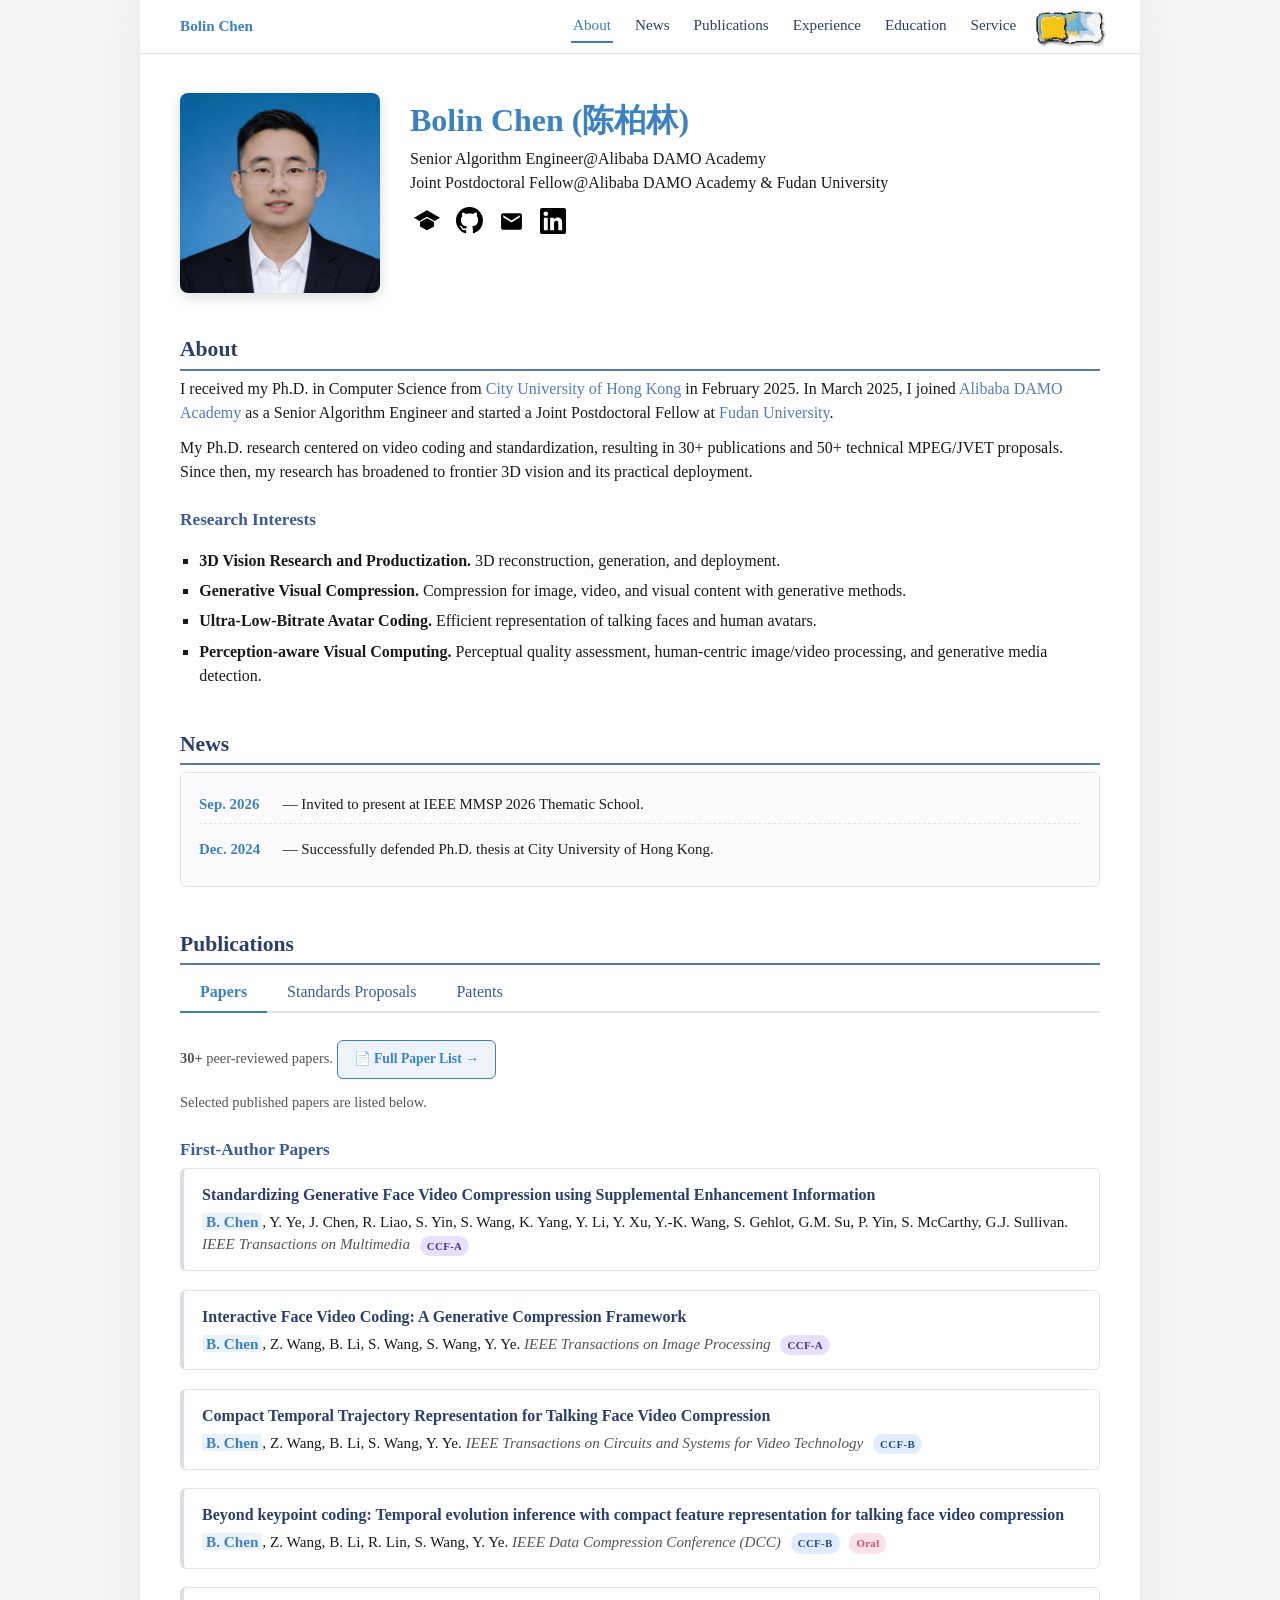
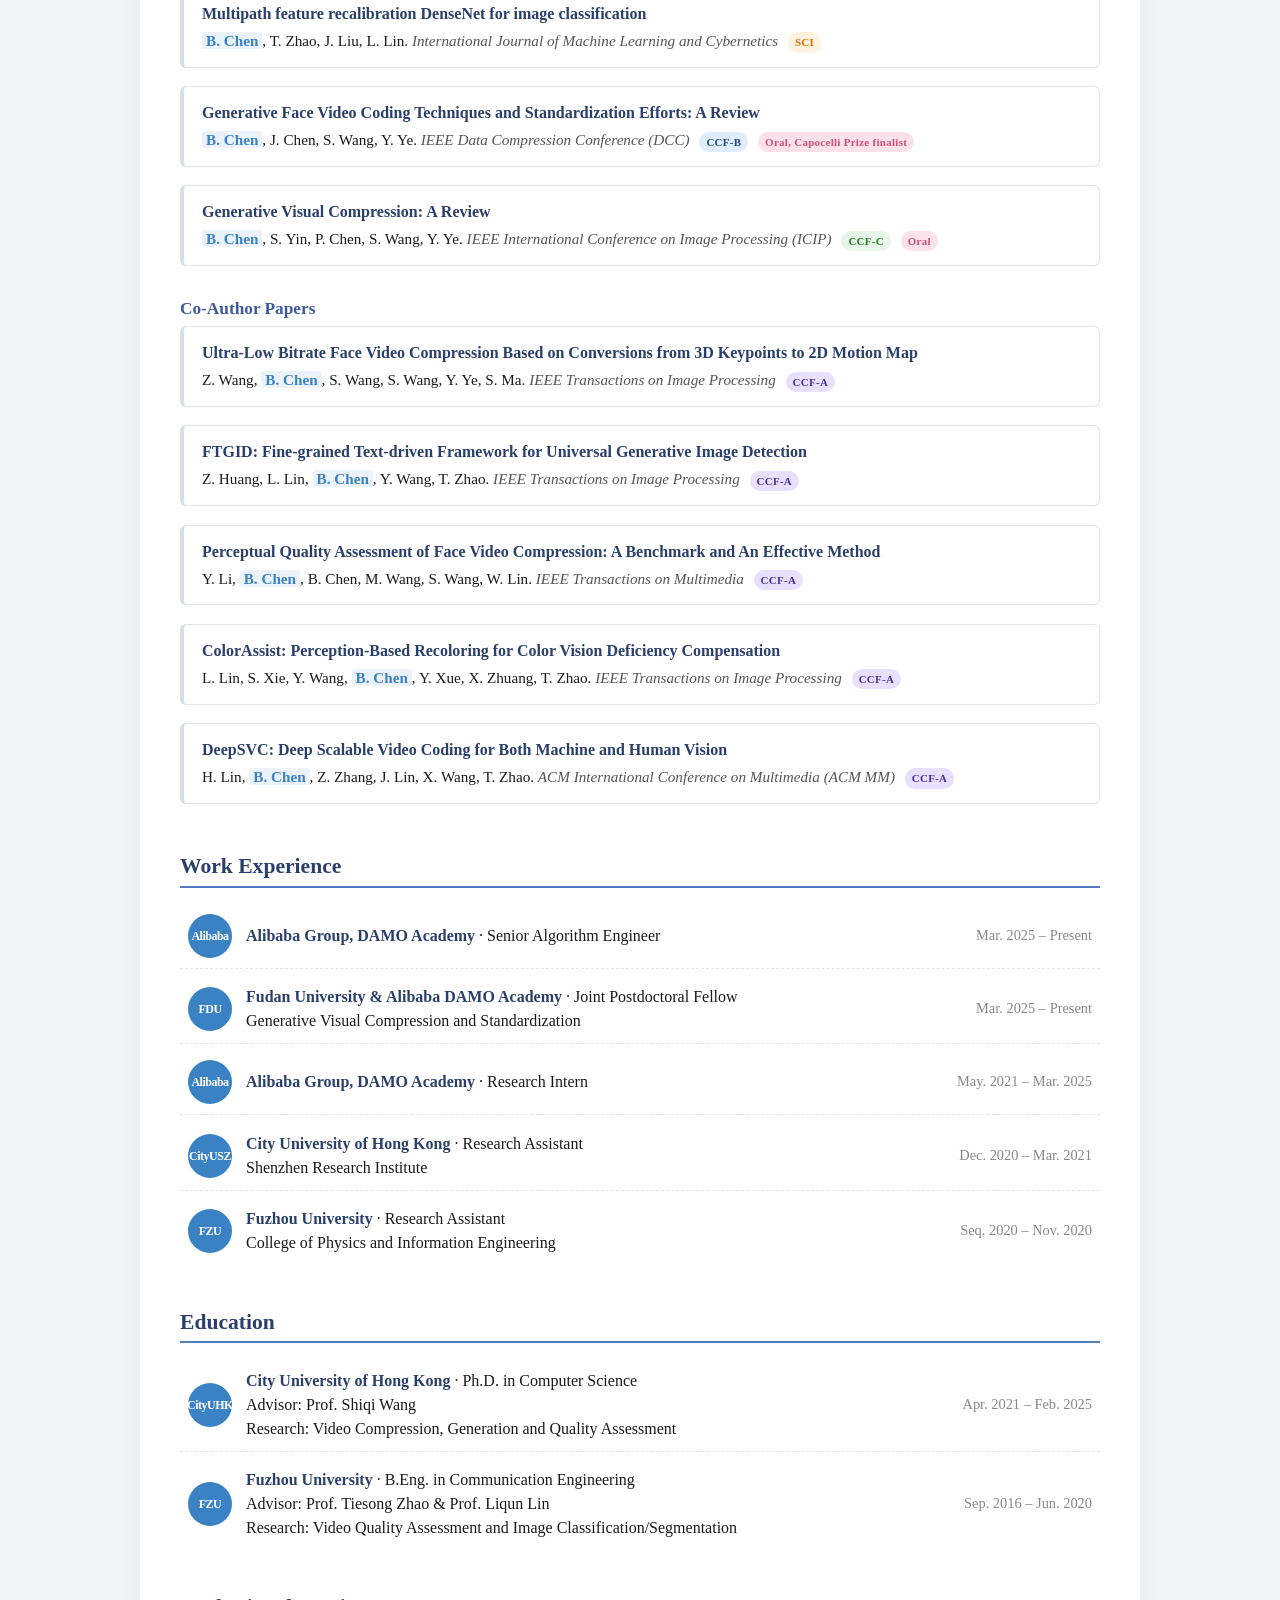
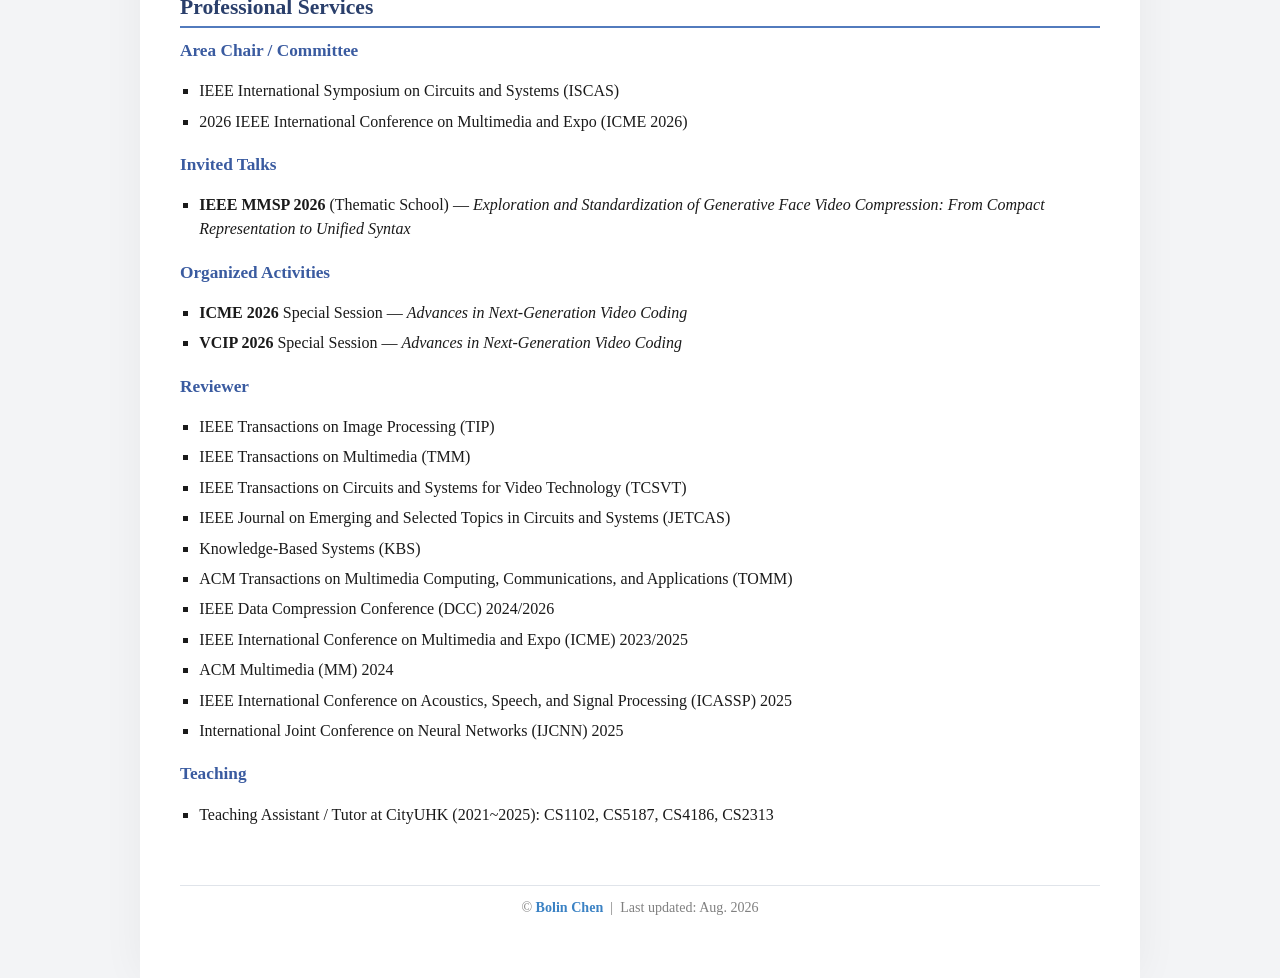
==== index.html @ bd4e7080 "Update index.html" ====
<!DOCTYPE html>
<html lang="en">
<head>
  <meta charset="UTF-8">
  <meta name="viewport" content="width=device-width, initial-scale=1.0">
  <title>Bolin Chen — Homepage</title>
  <script>
    (function () {
      var t;
      try { t = localStorage.getItem('theme'); } catch (e) {}
      if (t !== 'light' && t !== 'dark') {
        t = (window.matchMedia && window.matchMedia('(prefers-color-scheme: dark)').matches) ? 'dark' : 'light';
      }
      document.documentElement.setAttribute('data-theme', t);
    })();
  </script>
  <link rel="stylesheet" href="assets/css/style.css?v=20260817">
</head>
<body>

<svg style="position:absolute;width:0;height:0;overflow:hidden" aria-hidden="true">
  <defs>
    <filter id="sketchy" x="-10%" y="-10%" width="120%" height="120%">
      <feTurbulence type="turbulence" baseFrequency="0.035 0.042" numOctaves="4" result="noise" seed="42"></feTurbulence>
      <feDisplacementMap in="SourceGraphic" in2="noise" scale="4.5" xChannelSelector="R" yChannelSelector="G"></feDisplacementMap>
    </filter>
    <filter id="sketchy-sm" x="-18%" y="-18%" width="136%" height="136%">
      <feTurbulence type="turbulence" baseFrequency="0.06" numOctaves="3" result="noise" seed="7"></feTurbulence>
      <feDisplacementMap in="SourceGraphic" in2="noise" scale="2.5" xChannelSelector="R" yChannelSelector="G"></feDisplacementMap>
    </filter>
  </defs>
</svg>

<nav class="topnav">
  <span class="nav-name">Bolin Chen</span>
  <a href="#about">About</a>
  <a href="#news">News</a>
  <a href="#publications">Publications</a>
  <a href="#experience">Experience</a>
  <a href="#education">Education</a>
  <a href="#service">Service</a>
  
  <label class="theme-switch" title="Toggle light / dark">
    <input class="theme-switch__checkbox" type="checkbox" aria-label="Toggle dark mode" />
    <div class="theme-switch__container">
      <div class="theme-switch__clouds"></div>
      <div class="theme-switch__stars-container">
        <svg fill="none" viewBox="0 0 144 55" xmlns="http://www.w3.org/2000/svg">
          <path fill="currentColor" d="M135.831 3.00688C135.055 3.85027 134.111 4.29946 133 4.35447C134.111 4.40947 135.055 4.85867 135.831 5.71123C136.607 6.55462 136.996 7.56303 136.996 8.72727C136.996 7.95722 137.172 7.25134 137.525 6.59129C137.886 5.93124 138.372 5.39954 138.98 5.00535C139.598 4.60199 140.268 4.39114 141 4.35447C139.88 4.2903 138.936 3.85027 138.16 3.00688C137.384 2.16348 136.996 1.16425 136.996 0C136.996 1.16425 136.607 2.16348 135.831 3.00688ZM31 23.3545C32.1114 23.2995 33.0551 22.8503 33.8313 22.0069C34.6075 21.1635 34.9956 20.1642 34.9956 19C34.9956 20.1642 35.3837 21.1635 36.1599 22.0069C36.9361 22.8503 37.8798 23.2903 39 23.3545C38.2679 23.3911 37.5976 23.602 36.9802 24.0053C36.3716 24.3995 35.8864 24.9312 35.5248 25.5913C35.172 26.2513 34.9956 26.9572 34.9956 27.7273C34.9956 26.563 34.6075 25.5546 33.8313 24.7112C33.0551 23.8587 32.1114 23.4095 31 23.3545ZM0 36.3545C1.11136 36.2995 2.05513 35.8503 2.83131 35.0069C3.6075 34.1635 3.99559 33.1642 3.99559 32C3.99559 33.1642 4.38368 34.1635 5.15987 35.0069C5.93605 35.8503 6.87982 36.2903 8 36.3545C7.26792 36.3911 6.59757 36.602 5.98015 37.0053C5.37155 37.3995 4.88644 37.9312 4.52481 38.5913C4.172 39.2513 3.99559 39.9572 3.99559 40.7273C3.99559 39.563 3.6075 38.5546 2.83131 37.7112C2.05513 36.8587 1.11136 36.4095 0 36.3545ZM56.8313 24.0069C56.0551 24.8503 55.1114 25.2995 54 25.3545C55.1114 25.4095 56.0551 25.8587 56.8313 26.7112C57.6075 27.5546 57.9956 28.563 57.9956 29.7273C57.9956 28.9572 58.172 28.2513 58.5248 27.5913C58.8864 26.9312 59.3716 26.3995 59.9802 26.0053C60.5976 25.602 61.2679 25.3911 62 25.3545C60.8798 25.2903 59.9361 24.8503 59.1599 24.0069C58.3837 23.1635 57.9956 22.1642 57.9956 21C57.9956 22.1642 57.6075 23.1635 56.8313 24.0069ZM81 25.3545C82.1114 25.2995 83.0551 24.8503 83.8313 24.0069C84.6075 23.1635 84.9956 22.1642 84.9956 21C84.9956 22.1642 85.3837 23.1635 86.1599 24.0069C86.9361 24.8503 87.8798 25.2903 89 25.3545C88.2679 25.3911 87.5976 25.602 86.9802 26.0053C86.3716 26.3995 85.8864 26.9312 85.5248 27.5913C85.172 28.2513 84.9956 28.9572 84.9956 29.7273C84.9956 28.563 84.6075 27.5546 83.8313 26.7112C83.0551 25.8587 82.1114 25.4095 81 25.3545ZM136 36.3545C137.111 36.2995 138.055 35.8503 138.831 35.0069C139.607 34.1635 139.996 33.1642 139.996 32C139.996 33.1642 140.384 34.1635 141.16 35.0069C141.936 35.8503 142.88 36.2903 144 36.3545C143.268 36.3911 142.598 36.602 141.98 37.0053C141.372 37.3995 140.886 37.9312 140.525 38.5913C140.172 39.2513 139.996 39.9572 139.996 40.7273C139.996 39.563 139.607 38.5546 138.831 37.7112C138.055 36.8587 137.111 36.4095 136 36.3545ZM101.831 49.0069C101.055 49.8503 100.111 50.2995 99 50.3545C100.111 50.4095 101.055 50.8587 101.831 51.7112C102.607 52.5546 102.996 53.563 102.996 54.7273C102.996 53.9572 103.172 53.2513 103.525 52.5913C103.886 51.9312 104.372 51.3995 104.98 51.0053C105.598 50.602 106.268 50.3911 107 50.3545C105.88 50.2903 104.936 49.8503 104.16 49.0069C103.384 48.1635 102.996 47.1642 102.996 46C102.996 47.1642 102.607 48.1635 101.831 49.0069Z" clip-rule="evenodd" fill-rule="evenodd"></path>
        </svg>
      </div>
      <div class="theme-switch__circle-container">
        <div class="theme-switch__sun-moon-container">
          <div class="theme-switch__moon">
            <div class="theme-switch__spot"></div>
            <div class="theme-switch__spot"></div>
            <div class="theme-switch__spot"></div>
          </div>
        </div>
      </div>
      <div class="theme-switch__shooting-star"></div>
      <div class="theme-switch__shooting-star-2"></div>
      <div class="theme-switch__meteor"></div>
      <div class="theme-switch__stars-cluster">
        <div class="star"></div>
        <div class="star"></div>
        <div class="star"></div>
        <div class="star"></div>
        <div class="star"></div>
      </div>
      <div class="theme-switch__aurora"></div>
      <div class="theme-switch__comets">
        <div class="comet"></div>
        <div class="comet"></div>
      </div>
    </div>
  </label>
</nav>

<section class="hero" id="top">
  <div class="hero-matrix" aria-hidden="true"></div>
  <img src="assets/images/BolinChen.JPG" alt="Bolin Chen" class="hero-photo">
  <div class="hero-info">
    <h1><span class="author-name">Bolin Chen (陈柏林)</span></h1>
    <p>
      Senior Algorithm Engineer@Alibaba DAMO Academy<br>
      Joint Postdoctoral Fellow@Alibaba DAMO Academy & Fudan University
    </p>
    <p class="socials">
      <a target="_blank" href="https://scholar.google.com/citations?user=Z30kLzgAAAAJ" title="Google Scholar"><img src="assets/images/google_scholar_logo.svg" height="26" alt="Scholar"></a>
      <a target="_blank" href="https://github.com/Berlin0610" title="GitHub"><img src="assets/images/github_logo.svg" height="27" alt="GitHub"></a>
      <a target="_blank" href="mailto:bolinchen3-c@my.cityu.edu.hk" title="Email"><img src="assets/images/email_logo.svg" height="25" alt="Email"></a>
      <a target="_blank" href="https://www.linkedin.com/in/bolin-chen-695245200/?locale=zh" title="LinkedIn"><img src="assets/images/linkedin_logo.svg" height="26" alt="LinkedIn"></a>

    </p>
  </div>
</section>


<section id="about">
  <h2>About</h2>
	<p>
	  I received my Ph.D. in Computer Science from
	  <a target="_blank" href="https://www.cityu.edu.hk/">City University of Hong Kong</a>
	  in February 2025. In March 2025, I joined
	  <a target="_blank" href="https://damo.alibaba.com/">Alibaba DAMO Academy</a>
	  as a Senior Algorithm Engineer and started a Joint Postdoctoral Fellow at
	  <a target="_blank" href="https://www.fudan.edu.cn/">Fudan University</a>.
	</p>
	<p>
	  My Ph.D. research centered on video coding and standardization, resulting in 30+ publications and
	  50+ technical MPEG/JVET proposals. Since then, my research
	  has broadened to frontier 3D vision and its practical deployment.
	</p>
  
<h3>Research Interests</h3>
<ul>
  <li><b>3D Vision Research and Productization.</b> 3D reconstruction, generation, and deployment.</li>
  <li><b>Generative Visual Compression.</b> Compression for image, video, and visual content with generative methods.</li>
  <li><b>Ultra-Low-Bitrate Avatar Coding.</b> Efficient representation of talking faces and human avatars.</li>
  <li><b>Perception-aware Visual Computing.</b> Perceptual quality assessment, human-centric image/video processing, and generative media detection.</li>
</ul>
</section>


<section id="news">
  <h2>News</h2>
  <div class="news-scroll">
    <ul class="news-list">
      <li><span class="news-date">Sep. 2026</span> — Invited to present at IEEE MMSP 2026 Thematic School.</li>
      <li><span class="news-date">Dec. 2024</span> — Successfully defended Ph.D. thesis at City University of Hong Kong.</li>
    </ul>
  </div>
</section>


<section id="publications">
  <h2>Publications</h2>

  <div class="tab-bar">
    <button class="tab-btn active" data-tab="papers">Papers</button>
    <button class="tab-btn" data-tab="proposals">Standards Proposals</button>
    <button class="tab-btn" data-tab="patents">Patents</button>
  </div>

    <div class="tab-panel active" id="panel-papers">
    <p style="color:var(--text-muted); font-size:0.9em;">
      <b>30+</b> peer-reviewed papers. <a class="btn-full-list" href="full-papers.html">📄 Full Paper List →</a> </br>
	  Selected published papers are listed below.
    </p>
    

    <h3>First-Author Papers</h3>
    <ul class="pub-list">
      <li class="pub-item">
        <a class="pub-title" target="_blank" href="https://scholar.google.com/scholar?q=Standardizing%20Generative%20Face%20Video%20Compression%20using%20Supplemental%20Enhancement%20Information">Standardizing Generative Face Video Compression using Supplemental Enhancement Information</a>
        <span class="pub-authors"><span class="author-self">B. Chen</span>, Y. Ye, J. Chen, R. Liao, S. Yin, S. Wang, K. Yang, Y. Li, Y. Xu, Y.-K. Wang, S. Gehlot, G.M. Su, P. Yin, S. McCarthy, G.J. Sullivan. <span class="pub-venue">IEEE Transactions on Multimedia</span> <span class="badge badge-ccfa">CCF-A</span></span>
      </li>
      <li class="pub-item">
        <a class="pub-title" target="_blank" href="https://scholar.google.com/scholar?q=Interactive%20Face%20Video%20Coding%3A%20A%20Generative%20Compression%20Framework">Interactive Face Video Coding: A Generative Compression Framework</a>
        <span class="pub-authors"><span class="author-self">B. Chen</span>, Z. Wang, B. Li, S. Wang, S. Wang, Y. Ye. <span class="pub-venue">IEEE Transactions on Image Processing</span> <span class="badge badge-ccfa">CCF-A</span></span>
      </li>
      <li class="pub-item">
        <a class="pub-title" target="_blank" href="https://scholar.google.com/scholar?q=Compact%20Temporal%20Trajectory%20Representation%20for%20Talking%20Face%20Video%20Compression">Compact Temporal Trajectory Representation for Talking Face Video Compression</a>
        <span class="pub-authors"><span class="author-self">B. Chen</span>, Z. Wang, B. Li, S. Wang, Y. Ye. <span class="pub-venue">IEEE Transactions on Circuits and Systems for Video Technology</span> <span class="badge badge-ccfb">CCF-B</span></span>
      </li>	  
      <li class="pub-item">
        <a class="pub-title" target="_blank" href="https://scholar.google.com/scholar?q=Beyond%20keypoint%20coding%3A%20Temporal%20evolution%20inference%20with%20compact%20feature%20representation%20for%20talking%20face%20video%20compression">Beyond keypoint coding: Temporal evolution inference with compact feature representation for talking face video compression</a>
        <span class="pub-authors"><span class="author-self">B. Chen</span>, Z. Wang, B. Li, R. Lin, S. Wang, Y. Ye. <span class="pub-venue">IEEE Data Compression Conference (DCC)</span> <span class="badge badge-ccfb">CCF-B</span> <span class="badge badge-first">Oral</span></span>
      </li>
      <li class="pub-item">
        <a class="pub-title" target="_blank" href="https://scholar.google.com/scholar?q=Multipath%20feature%20recalibration%20DenseNet%20for%20image%20classification">Multipath feature recalibration DenseNet for image classification</a>
        <span class="pub-authors"><span class="author-self">B. Chen</span>, T. Zhao, J. Liu, L. Lin. <span class="pub-venue">International Journal of Machine Learning and Cybernetics</span> <span class="badge badge-sci">SCI</span></span>
      </li>
      <li class="pub-item">
        <a class="pub-title" target="_blank" href="https://scholar.google.com/scholar?q=Generative%20Face%20Video%20Coding%20Techniques%20and%20Standardization%20Efforts%3A%20A%20Review">Generative Face Video Coding Techniques and Standardization Efforts: A Review</a>
        <span class="pub-authors"><span class="author-self">B. Chen</span>, J. Chen, S. Wang, Y. Ye. <span class="pub-venue">IEEE Data Compression Conference (DCC)</span> <span class="badge badge-ccfb">CCF-B</span> <span class="badge badge-first">Oral, Capocelli Prize finalist</span></span>
      </li>	  	  
      <li class="pub-item">
        <a class="pub-title" target="_blank" href="https://scholar.google.com/scholar?q=Generative%20Visual%20Compression%3A%20A%20Review">Generative Visual Compression: A Review</a>
        <span class="pub-authors"><span class="author-self">B. Chen</span>, S. Yin, P. Chen, S. Wang, Y. Ye. <span class="pub-venue">IEEE International Conference on Image Processing (ICIP)</span> <span class="badge badge-ccfc">CCF-C</span> <span class="badge badge-first">Oral</span></span>
      </li>	  
    </ul>

    <h3>Co-Author Papers</h3>
    <ul class="pub-list">
      <li class="pub-item">
        <a class="pub-title" target="_blank" href="https://scholar.google.com/scholar?q=Ultra-Low%20Bitrate%20Face%20Video%20Compression%20Based%20on%20Conversions%20from%203D%20Keypoints%20to%202D%20Motion%20Map">Ultra-Low Bitrate Face Video Compression Based on Conversions from 3D Keypoints to 2D Motion Map</a>
        <span class="pub-authors">Z. Wang, <span class="author-self">B. Chen</span>, S. Wang, S. Wang, Y. Ye, S. Ma. <span class="pub-venue">IEEE Transactions on Image Processing</span> <span class="badge badge-ccfa">CCF-A</span></span>
      </li>
      <li class="pub-item">
        <a class="pub-title" target="_blank" href="https://scholar.google.com/scholar?q=FTGID%3A%20Fine-grained%20Text-driven%20Framework%20for%20Universal%20Generative%20Image%20Detection">FTGID: Fine-grained Text-driven Framework for Universal Generative Image Detection</a>
        <span class="pub-authors">Z. Huang, L. Lin, <span class="author-self">B. Chen</span>, Y. Wang, T. Zhao. <span class="pub-venue">IEEE Transactions on Image Processing</span> <span class="badge badge-ccfa">CCF-A</span></span>
      </li>
      <li class="pub-item">
        <a class="pub-title" target="_blank" href="https://scholar.google.com/scholar?q=Perceptual%20Quality%20Assessment%20of%20Face%20Video%20Compression%3A%20A%20Benchmark%20and%20An%20Effective%20Method">Perceptual Quality Assessment of Face Video Compression: A Benchmark and An Effective Method</a>
        <span class="pub-authors">Y. Li, <span class="author-self">B. Chen</span>, B. Chen, M. Wang, S. Wang, W. Lin. <span class="pub-venue">IEEE Transactions on Multimedia</span> <span class="badge badge-ccfa">CCF-A</span></span>
      </li>
      <li class="pub-item">
        <a class="pub-title" target="_blank" href="https://scholar.google.com/scholar?q=ColorAssist%3A%20Perception-Based%20Recoloring%20for%20Color%20Vision%20Deficiency%20Compensation">ColorAssist: Perception-Based Recoloring for Color Vision Deficiency Compensation</a>
        <span class="pub-authors">L. Lin, S. Xie, Y. Wang, <span class="author-self">B. Chen</span>, Y. Xue, X. Zhuang, T. Zhao. <span class="pub-venue">IEEE Transactions on Image Processing</span> <span class="badge badge-ccfa">CCF-A</span></span>
      </li>
      <li class="pub-item">
        <a class="pub-title" target="_blank" href="https://scholar.google.com/scholar?q=DeepSVC%3A%20Deep%20Scalable%20Video%20Coding%20for%20Both%20Machine%20and%20Human%20Vision">DeepSVC: Deep Scalable Video Coding for Both Machine and Human Vision</a>
        <span class="pub-authors">H. Lin, <span class="author-self">B. Chen</span>, Z. Zhang, J. Lin, X. Wang, T. Zhao. <span class="pub-venue">ACM International Conference on Multimedia (ACM MM)</span> <span class="badge badge-ccfa">CCF-A</span></span>
      </li>
    </ul>
  </div><div class="tab-panel" id="panel-proposals">
    <p style="color:var(--text-muted); font-size:0.9em;">
      <b>50+</b> technical proposals contributed to JVET and MPEG. <a class="btn-full-list" href="full-proposals.html">📄 Full Proposal List →</a> </br>
      Selected first-author adopted proposals are listed below.
    </p>

    <h3>First-Author Adopted Proposals</h3>
    <ul class="prop-list">
      <li class="prop-item">
        <span class="prop-id">JVET-AQ0140</span>
        <span class="prop-title">AHG9: A showcase for picture quality indication in EOI SEI message extension</span>
        <span class="badge badge-adopt">Adopted</span>
      </li>
      <li class="prop-item">
        <span class="prop-id">MPEG m74027</span>
        <span class="prop-title">[GSC] Dual-Phase Morton Spatial Sorting for Efficient Mapping of GS Attribute Parameters to 2D Pixel Space</span>
        <span class="badge badge-adopt">Adopted</span>
      </li>
      <li class="prop-item">
        <span class="prop-id">JVET-AJ0207</span>
        <span class="prop-title">AHG9/AHG16: Performance results and suggestions on generative face video SEI message</span>
        <span class="badge badge-adopt">Adopted, Working Draft</span>
      </li>
      <li class="prop-item">
        <span class="prop-id">JVET-AJ0209</span>
        <span class="prop-title">AHG9/AHG16: Performance results of generative face video SEI message on high-resolution sequences</span>
        <span class="badge badge-adopt">Adopted, CTC</span>
      </li>
      <li class="prop-item">
        <span class="prop-id">JVET-AI0048</span>
        <span class="prop-title">AhG16: Improving GFVC Performance with Diverse Training Data</span>
        <span class="badge badge-adopt">Adopted</span>
      </li>
      <li class="prop-item">
        <span class="prop-id">JVET-AI0195</span>
        <span class="prop-title">AhG9/16: Updates on GFVC common software tools and GFV SEI message</span>
        <span class="badge badge-adopt">Adopted</span>
      </li>
      <li class="prop-item">
        <span class="prop-id">JVET-AH0110</span>
        <span class="prop-title">AHG16: Scalable Representation and Layered Reconstruction for Generative Face Video Compression</span>
        <span class="badge badge-adopt">Adopted</span>
      </li>
      <li class="prop-item">
        <span class="prop-id">JVET-AH0114</span>
        <span class="prop-title">AHG16: Updated Common Software Tools for Generative Face Video Compression</span>
        <span class="badge badge-adopt">Adopted</span>
      </li>
      <li class="prop-item">
        <span class="prop-id">JVET-AG0042</span>
        <span class="prop-title">AHG16: Proposed Common Software Tools and Testing Conditions for Generative Face Video Compression</span>
        <span class="badge badge-adopt">Adopted</span>
      </li>
    </ul>
  </div>

  <div class="tab-panel" id="panel-patents">
    <p style="color:var(--text-muted); font-size:0.9em;">
      <b>70+</b> pending US/CN/PCT patents (<b>10+</b> granted). Selected granted patents are listed below.
    </p>
    <ul class="honor-list">
      <li>Method and apparatuses for using face video generative compression SEI message. <b>US12621492B2</b> <span class="badge badge-adopt">Granted</span></li>
      <li>SEI message for generative face video. <b>US12621494B2</b> <span class="badge badge-adopt">Granted</span></li>
      <li>Method and apparatus for talking face video compression. <b>US12470746B2</b> <span class="badge badge-adopt">Granted</span></li>
      <li>Model training method, video encoding method and decoding method. <b>CN114897189B</b> <span class="badge badge-adopt">Granted</span></li>
      <li>Video encoding method, decoding method, electronic device and storage medium. <b>CN114979672B</b> <span class="badge badge-adopt">Granted</span></li>
      <li>A face video encoding method, decoding method and apparatus. <b>CN114401406B</b> <span class="badge badge-adopt">Granted</span></li>
      <li>A face video encoding method, decoding method and apparatus. <b>CN114422795B</b> <span class="badge badge-adopt">Granted</span></li>
      <li>Face video encoding method, decoding method and apparatus. <b>CN114205585B</b> <span class="badge badge-adopt">Granted</span></li>
      <li>Keypoints based video compression. <b>US12477120B2</b> <span class="badge badge-adopt">Granted</span></li>
      <li>A kind of leucocyte extraction and classification method based on improvement K-means and convolutional neural networks. <b>CN110110807B</b> <span class="badge badge-adopt">Granted</span></li>
      <li>An optimized segmentation method for ambiguous pixels based on improved FCN and DenseNet. <b>CN112541926B</b> <span class="badge badge-adopt">Granted</span></li>
      <li>An objective video quality evaluation method based on observable coding effect strength. <b>CN111711816B</b> <span class="badge badge-adopt">Granted</span></li>
    </ul>
  </div>
</section>

<section id="experience">
  <h2>Work Experience</h2>
  <ul class="edu-list">
    <li class="edu-item">
      <div class="edu-left">
        <div class="edu-logo-text">Alibaba</div>
        <div class="edu-main">
          <b>Alibaba Group, DAMO Academy</b> · Senior Algorithm Engineer<br>
        </div>
      </div>
      <div class="edu-date">Mar. 2025 – Present</div>
    </li>
    <li class="edu-item">
      <div class="edu-left">
        <div class="edu-logo-text">FDU</div>
        <div class="edu-main">
          <b>Fudan University &amp; Alibaba DAMO Academy</b> · Joint Postdoctoral Fellow<br>
          Generative Visual Compression and Standardization
        </div>
      </div>
      <div class="edu-date">Mar. 2025 – Present</div>
    </li>
    <li class="edu-item">
      <div class="edu-left">
        <div class="edu-logo-text">Alibaba</div>
        <div class="edu-main">
          <b>Alibaba Group, DAMO Academy</b> · Research Intern<br>
        </div>
      </div>
      <div class="edu-date"> May. 2021 – Mar. 2025</div>
    </li>	
	
    <li class="edu-item">
      <div class="edu-left">
        <div class="edu-logo-text">CityUSZ</div>
        <div class="edu-main">
          <b>City University of Hong Kong</b> · Research Assistant<br>
          Shenzhen Research Institute
        </div>
      </div>
      <div class="edu-date">Dec. 2020 – Mar. 2021</div>
    </li>

    <li class="edu-item">
      <div class="edu-left">
        <div class="edu-logo-text">FZU</div>
        <div class="edu-main">
          <b>Fuzhou University</b> · Research Assistant<br>
		  College of Physics and Information Engineering
        </div>
      </div>
      <div class="edu-date">Seq. 2020 – Nov. 2020</div>
    </li>
	
  </ul>
</section>

<section id="education">
  <h2>Education</h2>
  <ul class="edu-list">
    <li class="edu-item">
      <div class="edu-left">
        <div class="edu-logo-text">CityUHK</div>
        <div class="edu-main">
          <b>City University of Hong Kong</b> · Ph.D. in Computer Science<br>
          Advisor: Prof. Shiqi Wang <br>
		  Research: Video Compression, Generation and Quality Assessment
        </div>
      </div>
      <div class="edu-date">Apr. 2021 – Feb. 2025</div>
    </li>
    <li class="edu-item">
      <div class="edu-left">
        <div class="edu-logo-text">FZU</div>
        <div class="edu-main">
          <b>Fuzhou University</b> · B.Eng. in Communication Engineering<br>
          Advisor: Prof. Tiesong Zhao & Prof. Liqun Lin <br>
		  Research: Video Quality Assessment and Image Classification/Segmentation
        </div>
      </div>
      <div class="edu-date">Sep. 2016 – Jun. 2020</div>
    </li>
  </ul>
</section>

<section id="service">
  <h2>Professional Services</h2>

  <div class="service-grid">
    <div>
      <h3>Area Chair / Committee</h3>
      <ul>
        <li>IEEE International Symposium on Circuits and Systems (ISCAS)</li>
        <li>2026 IEEE International Conference on Multimedia and Expo (ICME 2026)</li>
      </ul>

      <h3>Invited Talks</h3>
      <ul>
        <li>
          <b>IEEE MMSP 2026</b> (Thematic School) —
          <i>
            Exploration and Standardization of Generative Face Video Compression:
            From Compact Representation to Unified Syntax
          </i>
        </li>
      </ul>

      <h3>Organized Activities</h3>
      <ul>
        <li>
          <b>ICME 2026</b> Special Session —
          <i>Advances in Next-Generation Video Coding</i>
        </li>
        <li>
          <b>VCIP 2026</b> Special Session —
          <i>Advances in Next-Generation Video Coding</i>
        </li>
      </ul>

      <h3>Reviewer</h3>
      <ul>
        <li>IEEE Transactions on Image Processing (TIP)</li>
        <li>IEEE Transactions on Multimedia (TMM)</li>
        <li>IEEE Transactions on Circuits and Systems for Video Technology (TCSVT)</li>
        <li>IEEE Journal on Emerging and Selected Topics in Circuits and Systems (JETCAS)</li>
        <li>Knowledge-Based Systems (KBS)</li>
        <li>ACM Transactions on Multimedia Computing, Communications, and Applications (TOMM)</li>
        <li>IEEE Data Compression Conference (DCC) 2024/2026</li>
        <li>IEEE International Conference on Multimedia and Expo (ICME) 2023/2025</li>
        <li>ACM Multimedia (MM) 2024</li>
        <li>IEEE International Conference on Acoustics, Speech, and Signal Processing (ICASSP) 2025</li>
        <li>International Joint Conference on Neural Networks (IJCNN) 2025</li>
      </ul>

      <h3>Teaching</h3>
      <ul>
        <li>Teaching Assistant / Tutor at CityUHK (2021~2025): CS1102, CS5187, CS4186, CS2313</li>
      </ul>
    </div>
  </div>
</section>


<div class="footer">
  &copy; <span class="author-name">Bolin Chen</span> &nbsp;|&nbsp; Last updated: Aug. 2026
</div>

<script src="assets/js/main.js?v=20260817"></script>
</body>
</html>
---- assets/css/style.css ----
/* =========================================================
   Jiaye Fu — simple academic homepage
   Single-page layout with lightweight card interactivity
   Theming via CSS custom properties (light + dark).
   ========================================================= */

/* ---------- Theme tokens (light = default) ---------- */
:root {
    color-scheme: light;
    --page-bg:        #f3f4f6;   /* surround behind the content sheet */
    --body-bg:        #ffffff;   /* content sheet */
    --body-shadow:    rgba(0,0,0,0.05);
    --text:           #1a1a1a;
    --text-muted:     #555555;
    --text-faint:     #888888;
    --text-footer:    #808080;
    --heading:        #2a3f6b;
    --heading-sub:    #3a5ba0;
    --rule:           #527bbd;   /* h2 underline + links */
    --link:           #527bbd;
    --accent:         #3b82c4;   /* blue */
    --accent-rgb:     59, 130, 196;
    --border:         #e0e4ea;
    --border-left:    #d9dee6;
    --hover-border:   #c7d8e8;
    --nav-bg:         rgba(255,255,255,0.95);
    --card-bg:        #ffffff;
    --soft-bg:        #fbfbfd;   /* prop / honor rows */
    --hover-bg:       #f5f8fc;   /* blue-tinted hover */
    --active-bg:      #eef3fa;
    --chip-bg:        #e8edf5;   /* pub-tag / prop-id */
    --chip-text:      #2a3f6b;
    --chip-hover-bg:  #d8e4f0;
    --social-hover:   #e8f0f8;
}

/* ---------- Dark theme overrides ---------- */
[data-theme="dark"] {
    color-scheme: dark;
    --page-bg:        #07090e;
    --body-bg:        #0f1117;
    --body-shadow:    rgba(0,0,0,0.55);
    --text:           #e6e8ee;
    --text-muted:     #aab0bd;
    --text-faint:     #868d9c;
    --text-footer:    #7a8090;
    --heading:        #b6cdf2;
    --heading-sub:    #93b4ea;
    --rule:           #4f6da8;
    --link:           #8fb3ea;
    --accent:         #6ba3d6;
    --accent-rgb:     107, 163, 214;
    --border:         #262b36;
    --border-left:    #2f3542;
    --hover-border:   #3a5070;
    --nav-bg:         rgba(15,17,23,0.86);
    --card-bg:        #161922;
    --soft-bg:        #14171f;
    --hover-bg:       #1a2030;
    --active-bg:      #1e2838;
    --chip-bg:        #1f2530;
    --chip-text:      #b6cdf2;
    --chip-hover-bg:  #2a3a50;
    --social-hover:   #1e2a3a;
}

* { box-sizing: border-box; }

html { background-color: var(--page-bg); scroll-behavior: smooth; }

body {
    font-family: Georgia, "Source Serif Pro", serif;
    color: var(--text);
    background-color: var(--body-bg);
    margin: 0 auto;
    max-width: 1000px;
    padding: 0 40px 60px;
    line-height: 1.5;
    box-shadow: 0 0 40px var(--body-shadow);
    transition: background-color 0.4s ease, color 0.4s ease;
}

img { max-width: 100%; border: none; }

a { color: var(--link); text-decoration: none; transition: color 0.2s; }
a:hover { color: var(--accent); text-decoration: underline; }

h1, h2, h3 {
    color: var(--heading);
    margin: 1em 0 0.3em;
    padding: 0.3em 0 0.2em;
    line-height: 1.1;
}
h2 {
    font-size: 1.35em;
    border-bottom: 2px solid var(--rule);
    padding-bottom: 0.3em;
    margin-top: 1.8em;
}
h3 { font-size: 1.08em; color: var(--heading-sub); margin-top: 1.2em; }
h1 { font-size: 2em; margin-bottom: 0.1em; }

p  { margin: 0 0 0.7em 0; }
ul { padding-left: 1.2em; list-style-type: square; }
li { margin-bottom: 0.4em; }

.author-name { color: var(--accent); font-weight: bold; }

section { scroll-margin-top: 70px; }

/* ---------- Ph.D. application notice ---------- */
.phd-notice {
    margin-top: 1em;
    padding: 10px 14px;
    border-left: 3px solid var(--accent);
    border-radius: 4px;
    background: var(--soft-bg);
    transition: background-color 0.2s, transform 0.2s;
}
.phd-notice:hover { background: var(--hover-bg); transform: translateX(3px); }
.phd-notice b { color: var(--heading); }
.phd-notice a { font-weight: bold; }

/* ---------- Sticky top navigation ---------- */
.topnav {
    position: sticky;
    top: 0;
    background: var(--nav-bg);
    backdrop-filter: blur(8px);
    border-bottom: 1px solid var(--border);
    z-index: 100;
    margin: 0 -40px 20px;
    padding: 10px 40px;
    display: flex;
    gap: 20px;
    font-size: 0.95em;
    align-items: center;
    flex-wrap: wrap;
}
.topnav a {
    color: var(--heading);
    font-weight: 500;
    padding: 4px 2px;
    border-bottom: 2px solid transparent;
    transition: border-color 0.2s, color 0.2s;
}
.topnav a:hover,
.topnav a.active {
    color: var(--accent);
    border-bottom-color: var(--accent);
    text-decoration: none;
}
.topnav .nav-name { font-weight: bold; margin-right: auto; color: var(--accent); }
/* keep the theme toggle from stretching the nav row */
.topnav .theme-switch { line-height: 0; }

/* ---------- Header / hero ---------- */
.hero {
    position: relative;
    display: flex;
    gap: 30px;
    align-items: flex-start;
    padding-top: 1.2em;
}
.hero-photo, .hero-info { position: relative; z-index: 1; }
/* keep the name/bio legible over the dark-mode matrix backdrop */
[data-theme="dark"] .hero-info h1,
[data-theme="dark"] .hero-info > p { text-shadow: 0 1px 6px rgba(7, 9, 14, 0.85); }
.hero-photo {
    width: 200px;
    height: 200px;
    object-fit: cover;
    border-radius: 8px;
    box-shadow: 0 4px 14px rgba(0,0,0,0.15);
    transition: transform 0.3s ease, box-shadow 0.3s ease;
    flex-shrink: 0;
}
.hero-photo:hover {
    transform: scale(1.03);
    box-shadow: 0 6px 20px rgba(var(--accent-rgb), 0.25);
}
.hero-info h1 { margin-top: 0; }
.hero-info p { margin-bottom: 0.5em; }

.socials a {
    display: inline-block;
    margin: 0 4px 4px 0;
    padding: 4px;
    border-radius: 6px;
    transition: background-color 0.2s, transform 0.2s;
}
.socials a:hover {
    background-color: var(--social-hover);
    transform: translateY(-2px);
}
.socials img { vertical-align: middle; display: block; }

/* ---------- Hero matrix backdrop (dark mode only) ---------- */
.hero-matrix {
    position: absolute;
    inset: 0;
    z-index: 0;
    display: none;
    overflow: hidden;
    border-radius: 10px;
    opacity: 0.5;
    pointer-events: none;
    -webkit-mask-image: radial-gradient(120% 130% at 70% 40%, #000 55%, transparent 100%);
            mask-image: radial-gradient(120% 130% at 70% 40%, #000 55%, transparent 100%);
}
[data-theme="dark"] .hero-matrix { display: block; }
.hero-matrix .jp-matrix {
    position: absolute;
    inset: 0;
    width: 100%;
    height: 100%;
    min-width: 0;
    min-height: 0;
    background: transparent;
    display: grid;
    grid-template-columns: repeat(auto-fill, minmax(26px, 1fr));
    grid-auto-rows: 26px;
    font-size: 18px;
    color: rgba(0, 150, 255, 0.30);
    font-family: "Courier New", Courier, monospace;
    justify-content: center;
    align-content: start;
    overflow: hidden;
}
.hero-matrix .jp-matrix > span {
    text-align: center;
    text-shadow: 0 0 6px rgba(120, 180, 255, 0.45);
    user-select: none;
    transition: color 0.5s;
    line-height: 1.45;
}
.hero-matrix .jp-matrix > span:nth-child(19n + 2)  { animation: jp-pulse 3.5s ease-in-out infinite 0.2s; }
.hero-matrix .jp-matrix > span:nth-child(29n + 1)  { animation: jp-pulse 4.1s ease-in-out infinite 0.7s; }
.hero-matrix .jp-matrix > span:nth-child(11n)      { color: rgba(100, 200, 255, 0.7); animation: jp-pulse 2.9s ease-in-out infinite 1.1s; }
.hero-matrix .jp-matrix > span:nth-child(37n + 10) { animation: jp-pulse 5.3s ease-in-out infinite 1.5s; }
.hero-matrix .jp-matrix > span:nth-child(41n + 1)  { animation: jp-pulse 3.9s ease-in-out infinite 0.4s; }
.hero-matrix .jp-matrix > span:nth-child(17n + 9)  { animation: jp-pulse 2.8s ease-in-out infinite 0.9s; }
.hero-matrix .jp-matrix > span:nth-child(23n + 18) { animation: jp-pulse 4.3s ease-in-out infinite 1.3s; }
.hero-matrix .jp-matrix > span:nth-child(31n + 4)  { animation: jp-pulse 5.6s ease-in-out infinite 0.1s; }
.hero-matrix .jp-matrix > span:nth-child(43n + 20) { animation: jp-pulse 3.6s ease-in-out infinite 1.8s; }
.hero-matrix .jp-matrix > span:nth-child(13n + 6)  { animation: jp-pulse 3.2s ease-in-out infinite 1.2s; }
.hero-matrix .jp-matrix > span:nth-child(53n + 5)  { animation: jp-pulse 4.9s ease-in-out infinite 0.5s; }
.hero-matrix .jp-matrix > span:nth-child(47n + 15) { animation: jp-pulse 5.9s ease-in-out infinite 1s; }

/* color-only pulse (static glow) — avoids per-frame blur-radius repaints */
@keyframes jp-pulse {
    0%, 100% { color: rgba(0, 150, 255, 0.40); }
    30%      { color: rgba(100, 200, 255, 0.95); }
    50%      { color: rgba(255, 105, 180, 0.95); }
    70%      { color: rgba(255, 255, 255, 0.95); }
}

/* ---------- Tabs (Papers / Proposals) ---------- */
.tab-bar {
    display: flex;
    gap: 0;
    border-bottom: 2px solid var(--border);
    margin: 0.5em 0 1.2em;
}
.tab-btn {
    background: none;
    border: none;
    font-family: inherit;
    font-size: 1em;
    color: var(--heading-sub);
    padding: 10px 20px;
    cursor: pointer;
    border-bottom: 2px solid transparent;
    margin-bottom: -2px;
    transition: color 0.2s, border-color 0.2s, background-color 0.2s;
}
.tab-btn:hover { background-color: var(--hover-bg); color: var(--accent); }
.tab-btn.active {
    color: var(--accent);
    border-bottom-color: var(--accent);
    font-weight: bold;
}
.tab-panel { display: none; animation: fadein 0.3s ease; }
.tab-panel.active { display: block; }

@keyframes fadein {
    from { opacity: 0; transform: translateY(4px); }
    to   { opacity: 1; transform: translateY(0); }
}

.tab-bar.compact { margin: 0.2em 0 0.8em; border-bottom-width: 1px; }
.tab-bar.compact .tab-btn { padding: 6px 14px; font-size: 0.92em; }

/* ---------- Publication cards ---------- */
.pub-list {
    list-style: none;
    padding: 0;
    display: grid;
    gap: 12px;
    margin: 0 0 1.2em;
}
.pub-item {
    padding: 14px 18px;
    border: 1px solid var(--border);
    border-left: 4px solid var(--border-left);
    background-color: var(--card-bg);
    border-radius: 6px;
    cursor: pointer;
    transition: border-color 0.2s, background-color 0.2s,
                transform 0.2s, box-shadow 0.2s;
}
.pub-item:hover {
    border-color: var(--hover-border);
    border-left-color: var(--accent);
    background-color: var(--hover-bg);
    transform: translateY(-2px);
    box-shadow: 0 4px 14px rgba(var(--accent-rgb), 0.12);
}
.pub-item.active {
    border-color: var(--accent);
    border-left-color: var(--accent);
    background-color: var(--active-bg);
    box-shadow: 0 6px 20px rgba(var(--accent-rgb), 0.22);
    transform: translateY(-2px);
}
.pub-item .pub-tag {
    display: inline-block;
    background: var(--chip-bg);
    color: var(--chip-text);
    font-size: 0.78em;
    font-weight: bold;
    padding: 2px 8px;
    border-radius: 3px;
    margin-right: 8px;
    letter-spacing: 0.5px;
    transition: background-color 0.2s, color 0.2s;
}
.pub-item:hover .pub-tag,
.pub-item.active .pub-tag { background: var(--chip-hover-bg); color: var(--accent); }
.pub-title {
    font-weight: bold;
    color: var(--heading);
    transition: color 0.2s;
}
.pub-title:hover { color: var(--accent); text-decoration: underline; }
.pub-item.active .pub-title { color: var(--accent); }
.pub-authors { display: block; margin-top: 4px; font-size: 0.95em; }
.pub-venue { font-style: italic; color: var(--text-muted); }
.pub-links { margin-left: 6px; font-size: 0.9em; }
#publications h4 {
    font-size: 0.95em; font-weight: 600;
    color: var(--text-muted);
    text-transform: uppercase; letter-spacing: 0.08em;
    margin: 1.2em 0 0.6em; padding-bottom: 4px;
    border-bottom: 1px dashed var(--border);
}
.pub-links a { margin-right: 4px; }

/* Highlight the author's own name in paper lists */
.author-self {
    font-weight: 700;
    color: var(--accent);
    background: rgba(var(--accent-rgb), 0.10);
    padding: 0 4px;
    border-radius: 3px;
}

/* Full paper list page header */
.page-header {
    padding-top: 1.2em;
    margin-bottom: 0.5em;
}
.page-header h1 {
    margin-top: 0;
    margin-bottom: 0.2em;
}
.back-link { font-size: 0.95em; }
.back-link a { font-weight: 500; }

/* Full paper list button inside the Papers tab */
.btn-full-list {
    display: inline-block;
    margin: 0.6em 0 1em;
    padding: 8px 16px;
    border: 1px solid var(--accent);
    border-radius: 6px;
    background: var(--active-bg);
    color: var(--accent);
    font-family: inherit;
    font-size: 0.95em;
    font-weight: 600;
    text-decoration: none;
    cursor: pointer;
    transition: background-color 0.2s, color 0.2s, transform 0.2s, box-shadow 0.2s;
}
.btn-full-list:hover {
    background: var(--accent);
    color: #fff;
    text-decoration: none;
    transform: translateY(-2px);
    box-shadow: 0 4px 14px rgba(var(--accent-rgb), 0.25);
}

/* Status badges for publications & proposals */
.badge {
    display: inline-block;
    font-size: 0.72em;
    font-weight: bold;
    padding: 2px 7px;
    border-radius: 10px;
    margin-left: 6px;
    letter-spacing: 0.3px;
    vertical-align: middle;
}
.badge-adopt   { background: #d9f2e4; color: #1f7a3d; }
.badge-review  { background: #fff0d6; color: #a15a00; }
.badge-revise  { background: #f2e4d9; color: #8a4a1a; }
.badge-first   { background: #fce0ea; color: #cc4f7a; }
.badge-ccfa    { background: #e8e0ff; color: #4a2f9e; }
.badge-ccfb    { background: #e0ecff; color: #1f4a8a; }
.badge-ccfc    { background: #e8f5e9; color: #2e7d32; }
.badge-sci     { background: #fff3e0; color: #ef6c00; }
/* dim the badges slightly on dark so they read as chips, not glare */
[data-theme="dark"] .badge { filter: brightness(0.92) saturate(1.05); }

/* ---------- Standards proposals: compact list ---------- */
.prop-list {
    list-style: none;
    padding: 0;
    margin: 0 0 1.2em;
    display: grid;
    gap: 6px;
}
.prop-item {
    padding: 8px 14px;
    border-left: 3px solid var(--border-left);
    background: var(--soft-bg);
    border-radius: 4px;
    font-size: 0.93em;
    transition: border-left-color 0.2s, background-color 0.2s, transform 0.2s;
}
.prop-item:hover {
    border-left-color: var(--accent);
    background-color: var(--hover-bg);
    transform: translateX(3px);
}
.prop-id {
    font-family: "SF Mono", Consolas, monospace;
    font-size: 0.88em;
    font-weight: bold;
    color: var(--chip-text);
    margin-right: 8px;
    padding: 1px 6px;
    background: var(--chip-bg);
    border-radius: 3px;
}
.prop-tag {
    display: inline-block;
    background: var(--chip-bg);
    color: var(--chip-text);
    font-size: 0.78em;
    font-weight: bold;
    padding: 2px 8px;
    border-radius: 3px;
    margin-right: 8px;
    letter-spacing: 0.5px;
    transition: background-color 0.2s, color 0.2s;
}
.prop-item:hover .prop-id,
.prop-item:hover .prop-tag { background: var(--chip-hover-bg); color: var(--accent); }
.prop-title { color: var(--text); }
.prop-meta  { color: var(--text-faint); font-size: 0.88em; margin-left: 6px; }

/* ---------- News scroll window ---------- */
.news-scroll {
    max-height: 260px;
    overflow-y: auto;
    border: 1px solid var(--border);
    border-radius: 6px;
    padding: 12px 18px;
    background: var(--soft-bg);
    scrollbar-width: thin;
    scrollbar-color: var(--border) transparent;
}
.news-scroll::-webkit-scrollbar { width: 6px; }
.news-scroll::-webkit-scrollbar-track { background: transparent; }
.news-scroll::-webkit-scrollbar-thumb { background: var(--border); border-radius: 3px; }
.news-list {
    list-style: none;
    padding: 0;
    margin: 0;
}
.news-list li {
    padding: 8px 0;
    border-bottom: 1px dashed var(--border);
    font-size: 0.93em;
    line-height: 1.5;
}
.news-list li:last-child { border-bottom: none; }
.news-date {
    display: inline-block;
    font-weight: bold;
    color: var(--accent);
    min-width: 80px;
}

/* ---------- Education / honors / service list ---------- */
.edu-list { list-style: none; padding: 0; }
.edu-item {
    display: flex;
    justify-content: space-between;
    align-items: baseline;
    padding: 10px 8px;
    border-bottom: 1px dashed var(--border);
    transition: background-color 0.2s, padding-left 0.2s;
}
.edu-item:hover { background-color: var(--hover-bg); padding-left: 14px; }
.edu-item:last-child { border-bottom: none; }
.edu-left { display: flex; align-items: center; gap: 14px; }
.edu-logo {
    width: 44px; height: 44px; object-fit: contain; flex-shrink: 0;
    filter: grayscale(100%); opacity: 0.85;
    transition: filter 0.25s, opacity 0.25s, transform 0.25s;
}
.edu-logo-text {
    width: 44px; height: 44px; flex-shrink: 0;
    display: flex; align-items: center; justify-content: center;
    border-radius: 50%;
    background: var(--accent);
    color: #fff;
    font-size: 12px; font-weight: 700; letter-spacing: -0.5px;
}
.edu-item:hover .edu-logo { filter: grayscale(0%); opacity: 1; transform: scale(1.06); }
/* logos are dark-ink artwork; lift them onto a chip so they stay visible on dark */
[data-theme="dark"] .edu-logo {
    filter: grayscale(100%) invert(0.9) brightness(1.1);
    opacity: 0.8;
}
[data-theme="dark"] .edu-item:hover .edu-logo {
    filter: grayscale(100%) invert(0.9) brightness(1.18);
    opacity: 1;
}
.edu-main b { color: var(--heading); }
.edu-date { color: var(--text-faint); font-size: 0.9em; white-space: nowrap; margin-left: 12px; }

.honor-list { list-style: none; padding: 0; display: grid; gap: 6px; }
.honor-list li {
    padding: 8px 12px;
    border-left: 3px solid var(--border-left);
    background: var(--soft-bg);
    border-radius: 4px;
    transition: border-left-color 0.2s, background-color 0.2s, transform 0.2s;
    font-size: 0.95em;
}
.honor-list li:hover {
    border-left-color: var(--accent);
    background-color: var(--hover-bg);
    transform: translateX(3px);
}
.honor-year { color: var(--text-faint); font-size: 0.88em; margin-right: 8px; }

.service-grid {
    display: grid;
    grid-template-columns: 1fr;
    gap: 18px;
    margin-top: 0.5em;
}
.service-grid h3 { margin-top: 0; }
.rev-subhead { font-size: 1.02em; color: var(--heading-sub); margin: 1em 0 0.3em; font-weight: 600; }
.rev-subhead + ul { margin-top: 0; }

/* ---------- Footer ---------- */
.footer {
    text-align: center;
    font-size: 0.88em;
    color: var(--text-footer);
    border-top: 1px solid var(--border);
    margin-top: 3em;
    padding-top: 0.8em;
}

/* ---------- Visitor map (mapmyvisitors) ---------- */
/* Outer box defines the on-page footprint; inner box holds the widget
   at its natural size and is scaled down to fit. ~4x smaller. */
.visitor-map {
    width: 240px;
    height: 160px;
    margin: 1em auto 0;
    overflow: hidden;
    opacity: 0.8;
    transition: opacity 0.3s ease;
    position: relative;
}
.visitor-map:hover { opacity: 1; }
[data-theme="dark"] .visitor-map { opacity: 0.6; }
[data-theme="dark"] .visitor-map:hover { opacity: 0.85; }
.visitor-map-inner {
    width: 960px;
    height: 640px;
    transform: scale(0.25);
    transform-origin: top left;
    pointer-events: none;
}
/* Enlarge widget text (visitors count / date labels) so it stays
   readable after the 0.25 scale is applied. Canvas-rendered map
   content is not affected by font-size. */
.visitor-map-inner #mapmyvisitors-widget,
.visitor-map-inner #mapmyvisitors-widget div,
.visitor-map-inner #mapmyvisitors-widget span,
.visitor-map-inner .mapmyvisitors-map-container,
.visitor-map-inner .mapmyvisitors-visitors,
.visitor-map-inner .mpmvs {
    font-size: 48px !important;
    line-height: 1.25 !important;
    font-weight: 600 !important;
}

/* ---------- Theme switch (Uiverse by mamyapro123), sized for the nav ---------- */
.theme-switch {
  --toggle-size: 11px;
  --container-width: 5.625em;
  --container-height: 2.5em;
  --container-radius: 0.38em;
  --container-light-bg: #5caad4;
  --container-night-bg: #1b1e36;
  --circle-container-diameter: 3.375em;
  --sun-moon-diameter: 2.125em;
  --sun-bg: #f5c518;
  --moon-bg: #d8d4c0;
  --spot-color: #9b9787;
  --circle-container-offset: calc((var(--circle-container-diameter) - var(--container-height)) / 2 * -1);
  --stars-color: #fff8e1;
  --clouds-color: #f4f4f4;
  --back-clouds-color: #bacfe0;
  --transition: 0.5s cubic-bezier(0, -0.02, 0.4, 1.25);
  --circle-transition: 0.3s cubic-bezier(0, -0.02, 0.35, 1.17);
  display: inline-block;
}

.theme-switch,
.theme-switch *,
.theme-switch *::before,
.theme-switch *::after {
  box-sizing: border-box;
  margin: 0;
  padding: 0;
  font-size: var(--toggle-size);
}

.theme-switch__container {
  width: var(--container-width);
  height: var(--container-height);
  background-color: var(--container-light-bg);
  border-radius: var(--container-radius);
  overflow: hidden;
  cursor: pointer;
  position: relative;
  background-image: linear-gradient(to bottom, var(--container-light-bg) 0%, #4a92bd 100%);
  transition: all var(--transition);
  box-shadow: 0 0 0 1.6px #1a1a1a, 2px 2.5px 0 1.6px rgba(26, 26, 26, 0.18);
  transform: rotate(-0.7deg);
  filter: url(#sketchy);
}

.theme-switch__container::before {
  content: "";
  position: absolute;
  z-index: 1;
  inset: 0;
  background-image: repeating-linear-gradient(-50deg, transparent, transparent 7px, rgba(255, 255, 255, 0.04) 7px, rgba(255, 255, 255, 0.04) 8px);
  border-radius: inherit;
  pointer-events: none;
}

/* visually hidden but still focusable + in the a11y tree (keyboard toggling) */
.theme-switch__checkbox {
  position: absolute;
  width: 1px;
  height: 1px;
  opacity: 0;
  margin: 0;
  pointer-events: none;
}
.theme-switch__checkbox:focus-visible + .theme-switch__container {
  outline: 2px solid var(--accent);
  outline-offset: 3px;
}

.theme-switch__circle-container {
  width: var(--circle-container-diameter);
  height: var(--circle-container-diameter);
  background-color: rgba(255, 255, 255, 0.1);
  position: absolute;
  left: var(--circle-container-offset);
  top: var(--circle-container-offset);
  border-radius: var(--container-radius);
  box-shadow: inset 0 0 0 3.375em rgba(255, 255, 255, 0.1), inset 0 0 0 3.375em rgba(255, 255, 255, 0.1), 0 0 0 0.625em rgba(255, 255, 255, 0.1), 0 0 0 1.25em rgba(255, 255, 255, 0.1);
  display: flex;
  transition: var(--circle-transition);
  pointer-events: none;
}

.theme-switch__circle-container::before {
  content: "";
  position: absolute;
  width: calc(var(--circle-container-diameter) + 1.5em);
  height: calc(var(--circle-container-diameter) + 1.5em);
  left: -0.75em;
  top: -0.75em;
  border-radius: 50%;
  background: conic-gradient(transparent 0deg, transparent 8deg, rgba(245, 197, 24, 0.52) 8deg, rgba(245, 197, 24, 0.52) 22deg, transparent 22deg, transparent 53deg, rgba(245, 197, 24, 0.52) 53deg, rgba(245, 197, 24, 0.52) 67deg, transparent 67deg, transparent 98deg, rgba(245, 197, 24, 0.52) 98deg, rgba(245, 197, 24, 0.52) 112deg, transparent 112deg, transparent 143deg, rgba(245, 197, 24, 0.52) 143deg, rgba(245, 197, 24, 0.52) 157deg, transparent 157deg, transparent 188deg, rgba(245, 197, 24, 0.52) 188deg, rgba(245, 197, 24, 0.52) 202deg, transparent 202deg, transparent 233deg, rgba(245, 197, 24, 0.52) 233deg, rgba(245, 197, 24, 0.52) 247deg, transparent 247deg, transparent 278deg, rgba(245, 197, 24, 0.52) 278deg, rgba(245, 197, 24, 0.52) 292deg, transparent 292deg, transparent 323deg, rgba(245, 197, 24, 0.52) 323deg, rgba(245, 197, 24, 0.52) 337deg, transparent 337deg, transparent 360deg);
  animation: rotateSunRays 14s linear infinite;
  opacity: 1;
  transition: opacity var(--transition);
  pointer-events: none;
  filter: url(#sketchy-sm);
}

.theme-switch__checkbox:checked + .theme-switch__container .theme-switch__circle-container::before { opacity: 0; }

@keyframes rotateSunRays {
  from { transform: rotate(0deg); }
  to { transform: rotate(360deg); }
}

.theme-switch__sun-moon-container {
  pointer-events: auto;
  position: relative;
  z-index: 2;
  width: var(--sun-moon-diameter);
  height: var(--sun-moon-diameter);
  margin: auto;
  border-radius: var(--container-radius);
  background-color: var(--sun-bg);
  box-shadow: 0.062em 0.062em 0.062em 0em rgba(254, 255, 239, 0.61) inset, 0em -0.062em 0.062em 0em #a1872a inset, 0.1em 0.13em 0 0.04em #1a1a1a;
  filter: url(#sketchy-sm) drop-shadow(0.062em 0.125em 0.125em rgba(0, 0, 0, 0.25)) drop-shadow(0em 0.062em 0.125em rgba(0, 0, 0, 0.25));
  overflow: hidden;
  transition: var(--transition);
  transform: scale(1);
}

.theme-switch__sun-moon-container:hover { transform: scale(1.1) rotate(5deg); }

.theme-switch__moon {
  transform: translateX(100%);
  width: 100%;
  height: 100%;
  background-color: var(--moon-bg);
  border-radius: inherit;
  box-shadow: 0.062em 0.062em 0.062em 0em rgba(254, 255, 239, 0.61) inset, 0em -0.062em 0.062em 0em #969696 inset;
  transition: all var(--transition), transform 0.3s ease;
  position: relative;
}

.theme-switch__moon:hover { transform: rotate(15deg); }

.theme-switch__spot {
  position: absolute;
  top: 0.75em;
  left: 0.312em;
  width: 0.75em;
  height: 0.75em;
  border-radius: var(--container-radius);
  background-color: var(--spot-color);
  box-shadow: 0em 0.0312em 0.062em rgba(0, 0, 0, 0.25) inset;
  transition: background-color 0.3s ease;
  filter: url(#sketchy-sm);
}

.theme-switch__spot:nth-of-type(2) { width: 0.375em; height: 0.375em; top: 0.937em; left: 1.375em; }
.theme-switch__spot:nth-last-of-type(3) { width: 0.25em; height: 0.25em; top: 0.312em; left: 0.812em; }
.theme-switch__moon:hover .theme-switch__spot { background-color: #7a7f8c; }

.theme-switch__clouds {
  width: 1.25em;
  height: 1.25em;
  background-color: var(--clouds-color);
  border-radius: var(--container-radius);
  position: absolute;
  bottom: -0.625em;
  left: 0.312em;
  box-shadow: 0.937em 0.312em var(--clouds-color), -0.312em -0.312em var(--back-clouds-color), 1.437em 0.375em var(--clouds-color), 0.5em -0.125em var(--back-clouds-color), 2.187em 0 var(--clouds-color), 1.25em -0.062em var(--back-clouds-color), 2.937em 0.312em var(--clouds-color), 2em -0.312em var(--back-clouds-color), 3.625em -0.062em var(--clouds-color), 2.625em 0em var(--back-clouds-color), 4.5em -0.312em var(--clouds-color), 3.375em -0.437em var(--back-clouds-color), 4.625em -1.75em 0 0.437em var(--clouds-color), 4em -0.625em var(--back-clouds-color), 4.125em -2.125em 0 0.437em var(--back-clouds-color);
  transition: 0.5s cubic-bezier(0, -0.02, 0.4, 1.25);
  filter: url(#sketchy-sm);
}

.theme-switch__stars-container {
  position: absolute;
  color: var(--stars-color);
  top: -100%;
  left: 0.312em;
  width: 2.75em;
  height: auto;
  transition: var(--transition);
}

.theme-switch__checkbox:checked + .theme-switch__container {
  background-color: var(--container-night-bg);
  background-image: linear-gradient(to bottom, var(--container-night-bg) 0%, #252a4a 100%);
}

.theme-switch__checkbox:checked + .theme-switch__container .theme-switch__circle-container {
  left: calc(100% - var(--circle-container-offset) - var(--circle-container-diameter));
}

.theme-switch__checkbox:checked + .theme-switch__container .theme-switch__circle-container:hover {
  left: calc(100% - var(--circle-container-offset) - var(--circle-container-diameter) - 0.187em);
}

.theme-switch__circle-container:hover { left: calc(var(--circle-container-offset) + 0.187em); }

.theme-switch__checkbox:checked + .theme-switch__container .theme-switch__moon { transform: translate(0); }
.theme-switch__checkbox:checked + .theme-switch__container .theme-switch__clouds { bottom: -4.062em; }
.theme-switch__checkbox:checked + .theme-switch__container .theme-switch__stars-container { top: 50%; transform: translateY(-50%); }
.theme-switch__container:hover .theme-switch__clouds { transform: translateX(15px) scale(1.02); }

.theme-switch__sun-moon-container::after {
  content: "";
  position: absolute;
  inset: -5px;
  background: radial-gradient(circle, rgba(255, 255, 255, 0.2) 0%, transparent 70%);
  border-radius: 50%;
  opacity: 0;
  transition: opacity 0.3s ease;
}
.theme-switch__sun-moon-container:hover::after { opacity: 1; }

.theme-switch__shooting-star { position: absolute; width: 2px; height: 2px; background: white; top: 20%; left: -10%; opacity: 0; transition: opacity 0.3s ease; }
.theme-switch__shooting-star-2 { position: absolute; width: 1px; height: 1px; background: white; top: 35%; left: -10%; opacity: 0; transition: opacity 0.3s ease; }
.theme-switch__meteor { position: absolute; width: 3px; height: 3px; background: #ffd700; border-radius: 50%; top: -10%; left: 50%; opacity: 0; filter: blur(1px); transition: opacity 0.3s ease; }

.theme-switch__checkbox:checked + .theme-switch__container .theme-switch__shooting-star { animation: shootingStar 2s linear infinite; opacity: 1; }
.theme-switch__checkbox:checked + .theme-switch__container .theme-switch__shooting-star-2 { animation: shootingStar 3s linear infinite 1s; opacity: 1; }
.theme-switch__checkbox:checked + .theme-switch__container .theme-switch__meteor { animation: meteor 4s linear infinite 2s; opacity: 1; }

@keyframes shootingStar {
  0% { transform: translateX(0) translateY(0) rotate(45deg); opacity: 1; }
  100% { transform: translateX(150px) translateY(150px) rotate(45deg); opacity: 0; }
}
@keyframes meteor {
  0% { transform: translateY(0) scale(1); opacity: 1; }
  100% { transform: translateY(150px) scale(0.3); opacity: 0; }
}

.theme-switch__stars-cluster { position: absolute; inset: 0; opacity: 0; transition: opacity 0.3s ease; }
.theme-switch__stars-cluster .star { position: absolute; width: 2px; height: 2px; background: white; border-radius: 50%; box-shadow: 0 0 4px 1px white; }
.theme-switch__stars-cluster .star:nth-child(1) { top: 20%; left: 20%; animation: twinkle 1s infinite ease-in-out; }
.theme-switch__stars-cluster .star:nth-child(2) { top: 30%; left: 55%; animation: twinkle 1s infinite ease-in-out 0.3s; }
.theme-switch__stars-cluster .star:nth-child(3) { top: 40%; left: 80%; animation: twinkle 1s infinite ease-in-out 0.6s; }
.theme-switch__stars-cluster .star:nth-child(4) { top: 60%; left: 30%; animation: twinkle 1s infinite ease-in-out 0.9s; }
.theme-switch__stars-cluster .star:nth-child(5) { top: 70%; left: 65%; animation: twinkle 1s infinite ease-in-out 1.2s; }

.theme-switch__aurora {
  position: absolute;
  top: 0; left: 0; right: 0;
  height: 20px;
  background: linear-gradient(90deg, rgba(0, 255, 255, 0) 0%, rgba(0, 255, 255, 0.2) 25%, rgba(128, 0, 255, 0.2) 50%, rgba(0, 255, 255, 0.2) 75%, rgba(0, 255, 255, 0) 100%);
  opacity: 0;
  filter: blur(4px);
  transform: translateY(-100%);
  transition: opacity 0.3s ease;
}

.theme-switch__comets { position: absolute; inset: 0; overflow: hidden; opacity: 0; transition: opacity 0.3s ease; }
.theme-switch__comets .comet { position: absolute; width: 2px; height: 2px; background: linear-gradient(90deg, white 0%, transparent 90%); border-radius: 50%; filter: blur(1px); }
.theme-switch__comets .comet:nth-child(1) { top: 30%; left: -10%; animation: cometMove 4s linear infinite; }
.theme-switch__comets .comet:nth-child(2) { top: 50%; left: -10%; animation: cometMove 6s linear infinite 2s; }

@keyframes twinkle {
  0%, 100% { opacity: 0.3; transform: scale(1); }
  50% { opacity: 1; transform: scale(1.2); }
}
@keyframes cometMove {
  0% { transform: translateX(0) translateY(0) rotate(-45deg) scale(1); opacity: 0; }
  10% { opacity: 1; }
  90% { opacity: 1; }
  100% { transform: translateX(200px) translateY(200px) rotate(-45deg) scale(0.2); opacity: 0; }
}

.theme-switch__checkbox:checked + .theme-switch__container .theme-switch__stars-cluster { opacity: 1; }
.theme-switch__checkbox:checked + .theme-switch__container .theme-switch__aurora { opacity: 1; animation: auroraWave 8s linear infinite; }
.theme-switch__checkbox:checked + .theme-switch__container .theme-switch__comets { opacity: 1; }

@keyframes auroraWave {
  0% { transform: translateY(-100%) translateX(-50%); }
  100% { transform: translateY(-100%) translateX(50%); }
}

/* ---------- Reduced motion: calm the ambient animations ---------- */
@media (prefers-reduced-motion: reduce) {
    html { scroll-behavior: auto; }
    .hero-matrix .jp-matrix > span,
    .theme-switch__circle-container::before,
    .theme-switch__shooting-star,
    .theme-switch__shooting-star-2,
    .theme-switch__meteor,
    .theme-switch__stars-cluster .star,
    .theme-switch__aurora,
    .theme-switch__comets .comet { animation: none !important; }
}

/* ---------- Responsive ---------- */
@media (max-width: 700px) {
    body { padding: 0 20px 40px; }
    .topnav { margin: 0 -20px 16px; padding: 10px 20px; gap: 14px; }
    .hero { flex-direction: column; align-items: center; text-align: center; }
    .hero-info { text-align: left; width: 100%; }
    .edu-item { flex-direction: column; }
    .edu-date { margin-left: 0; }
}
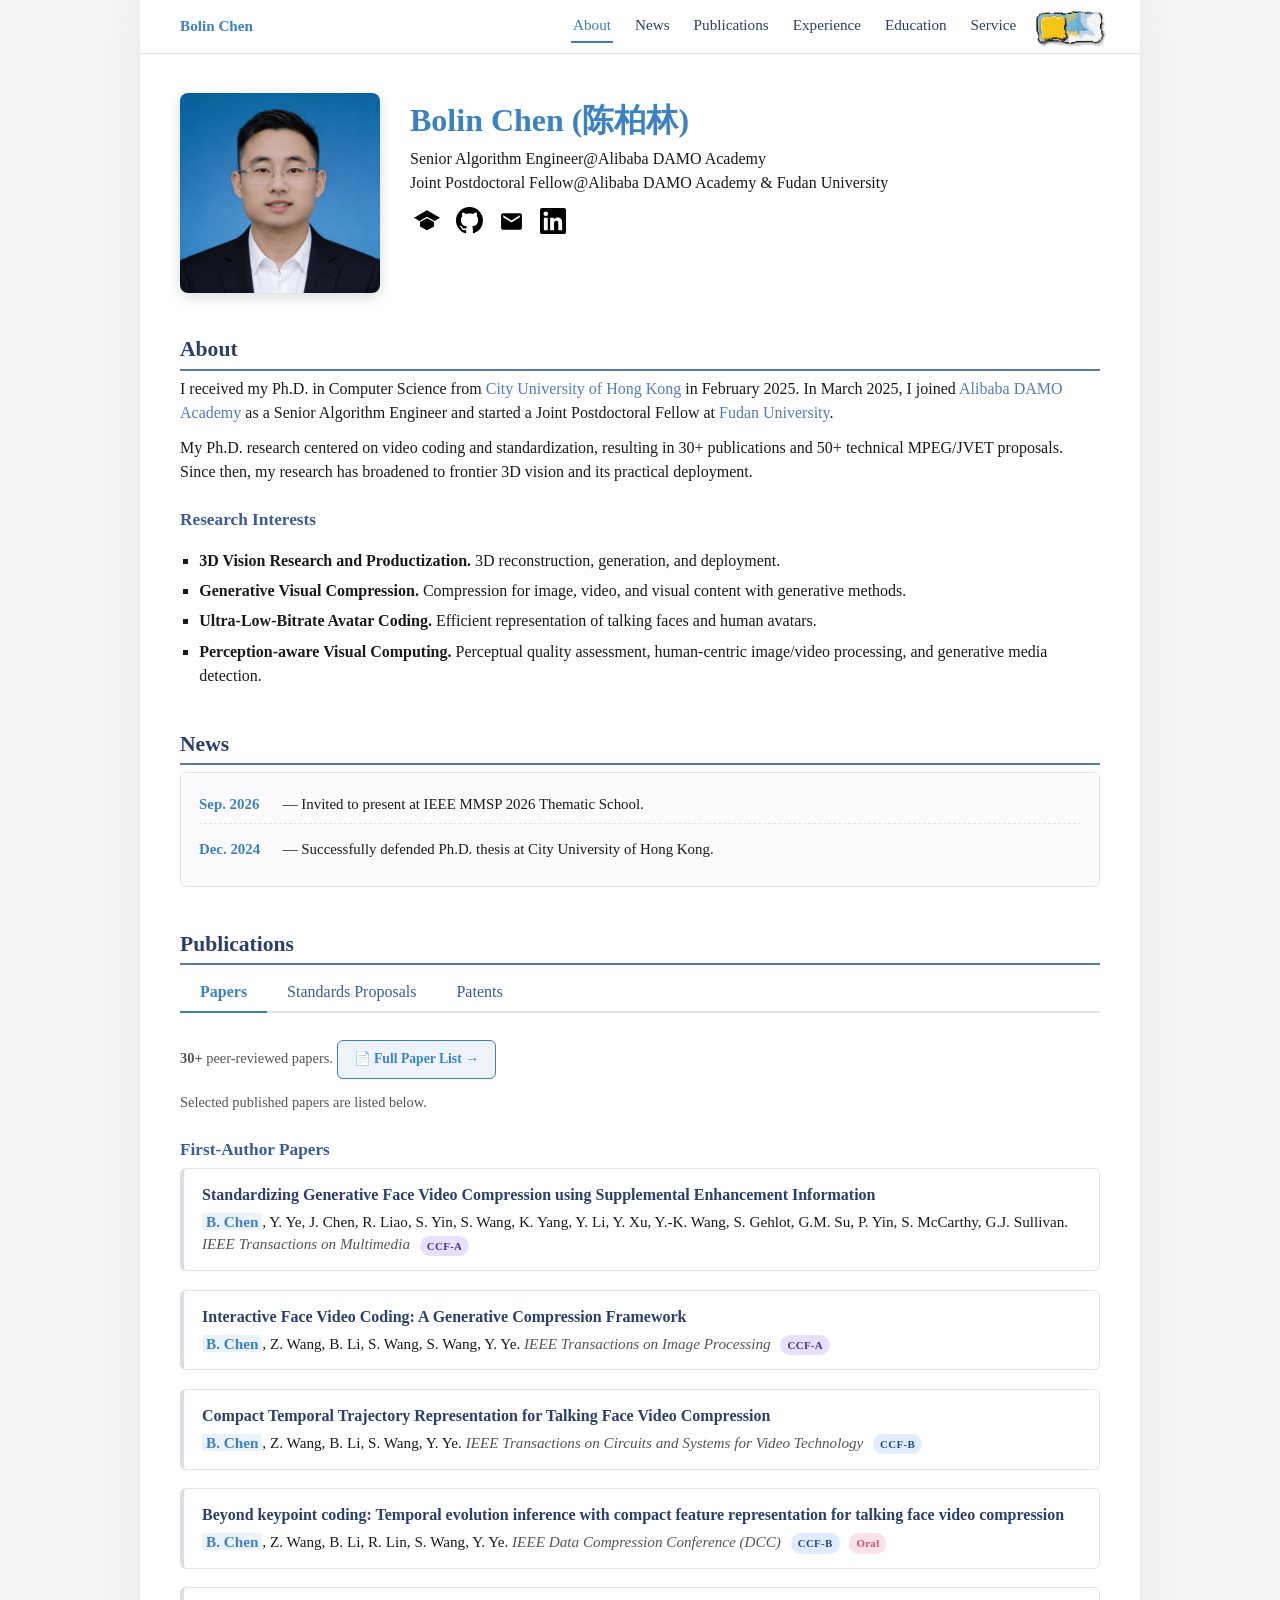
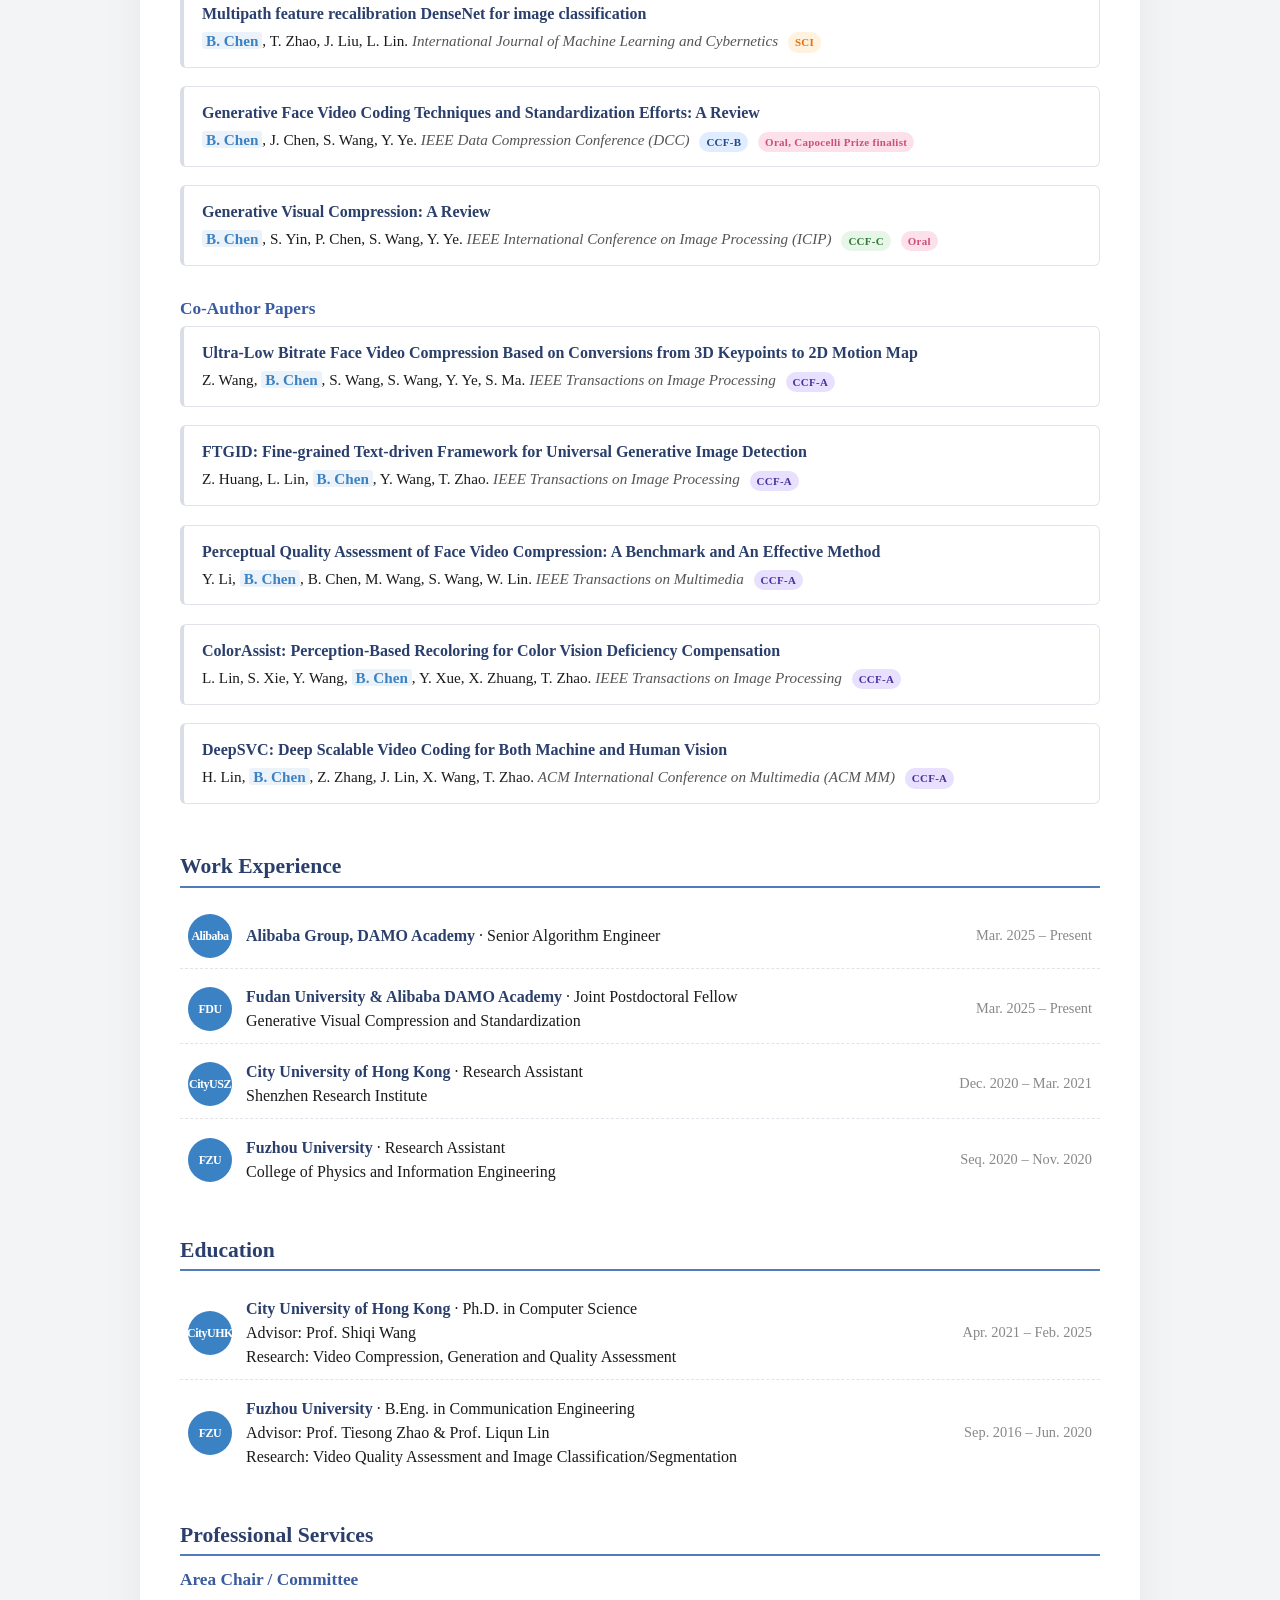
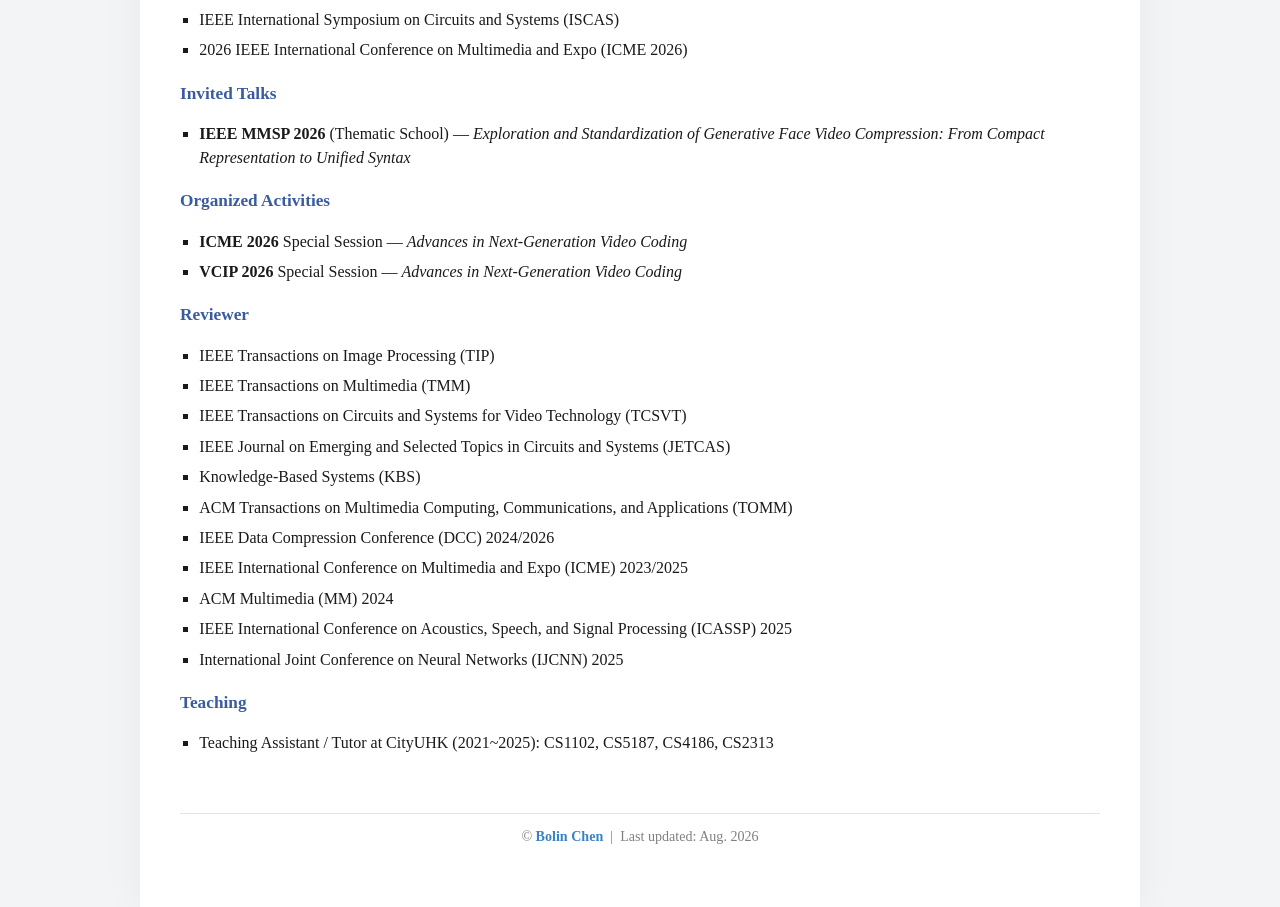
==== commit ccc69651: "Update index.html" ====
--- a/index.html
+++ b/index.html
@@ -306,16 +306,6 @@
     </li>
     <li class="edu-item">
       <div class="edu-left">
-        <div class="edu-logo-text">Alibaba</div>
-        <div class="edu-main">
-          <b>Alibaba Group, DAMO Academy</b> · Research Intern<br>
-        </div>
-      </div>
-      <div class="edu-date"> May. 2021 – Mar. 2025</div>
-    </li>	
-	
-    <li class="edu-item">
-      <div class="edu-left">
         <div class="edu-logo-text">CityUSZ</div>
         <div class="edu-main">
           <b>City University of Hong Kong</b> · Research Assistant<br>
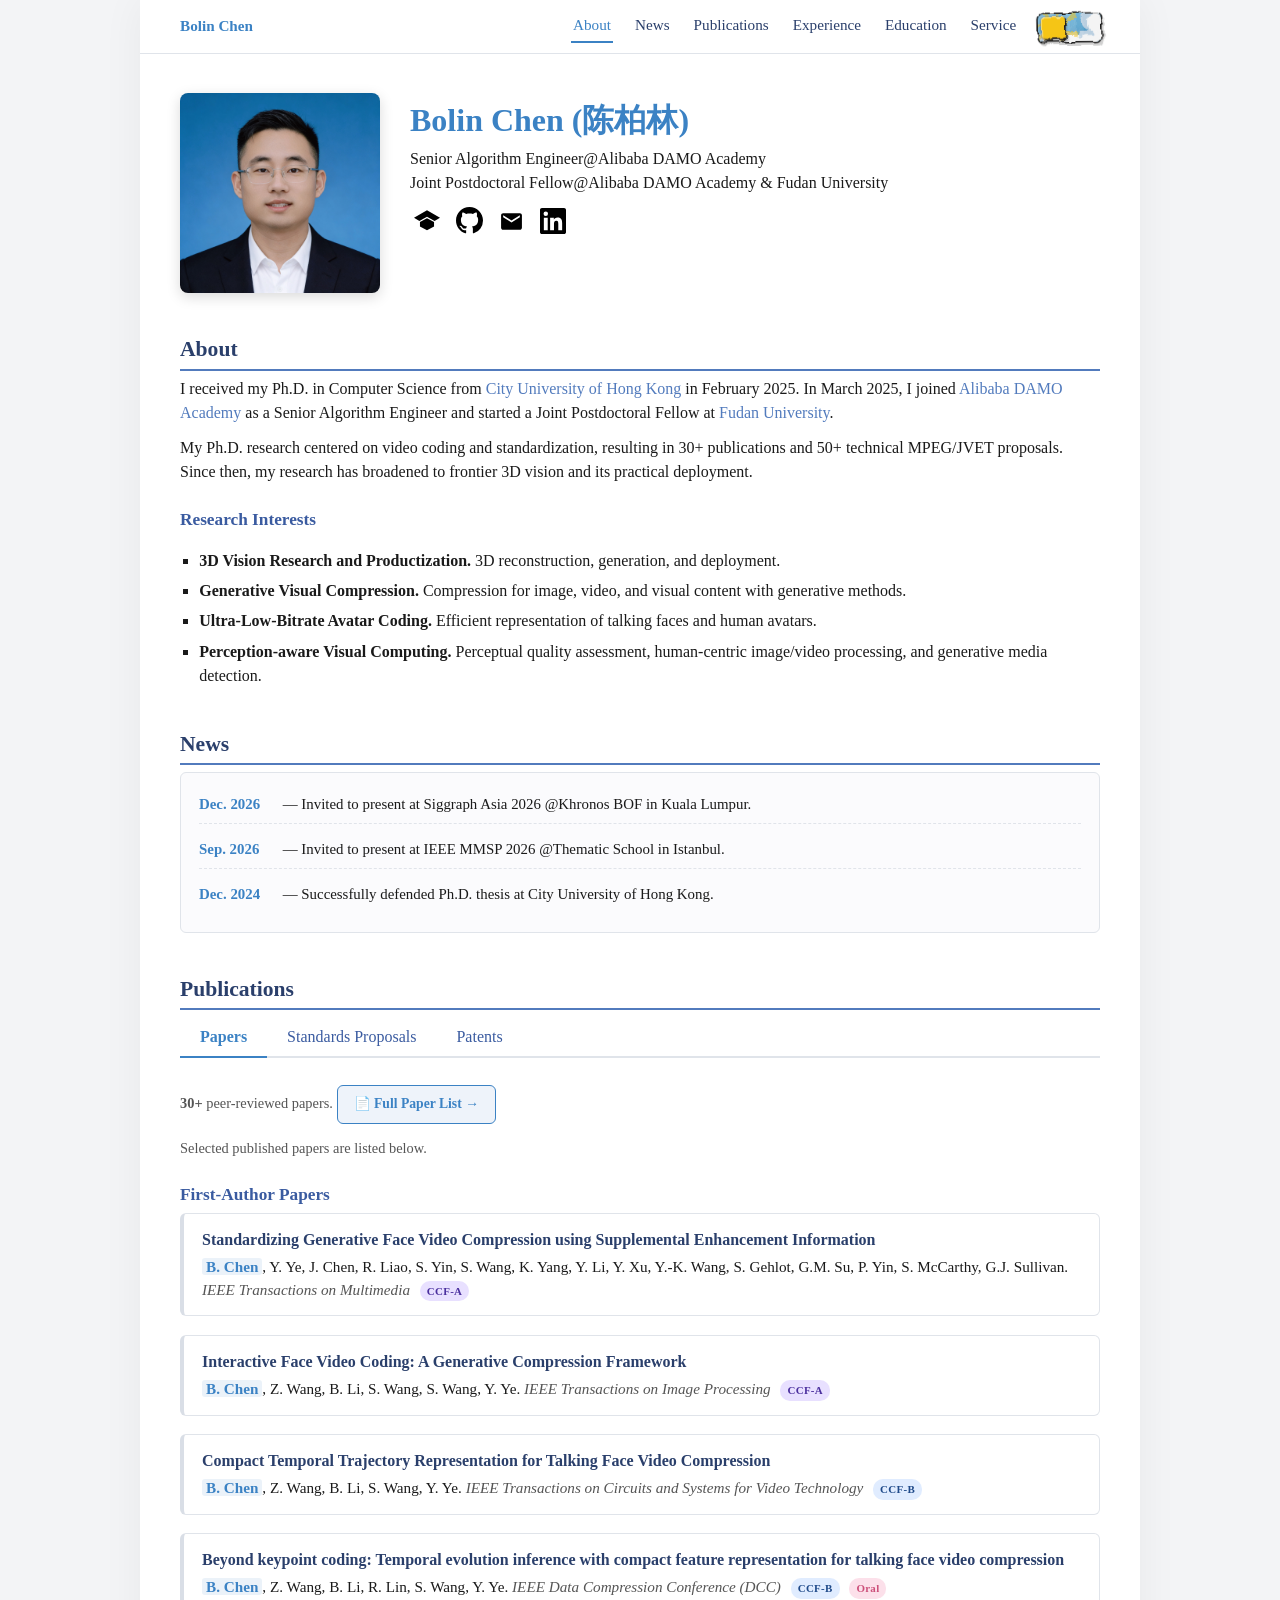
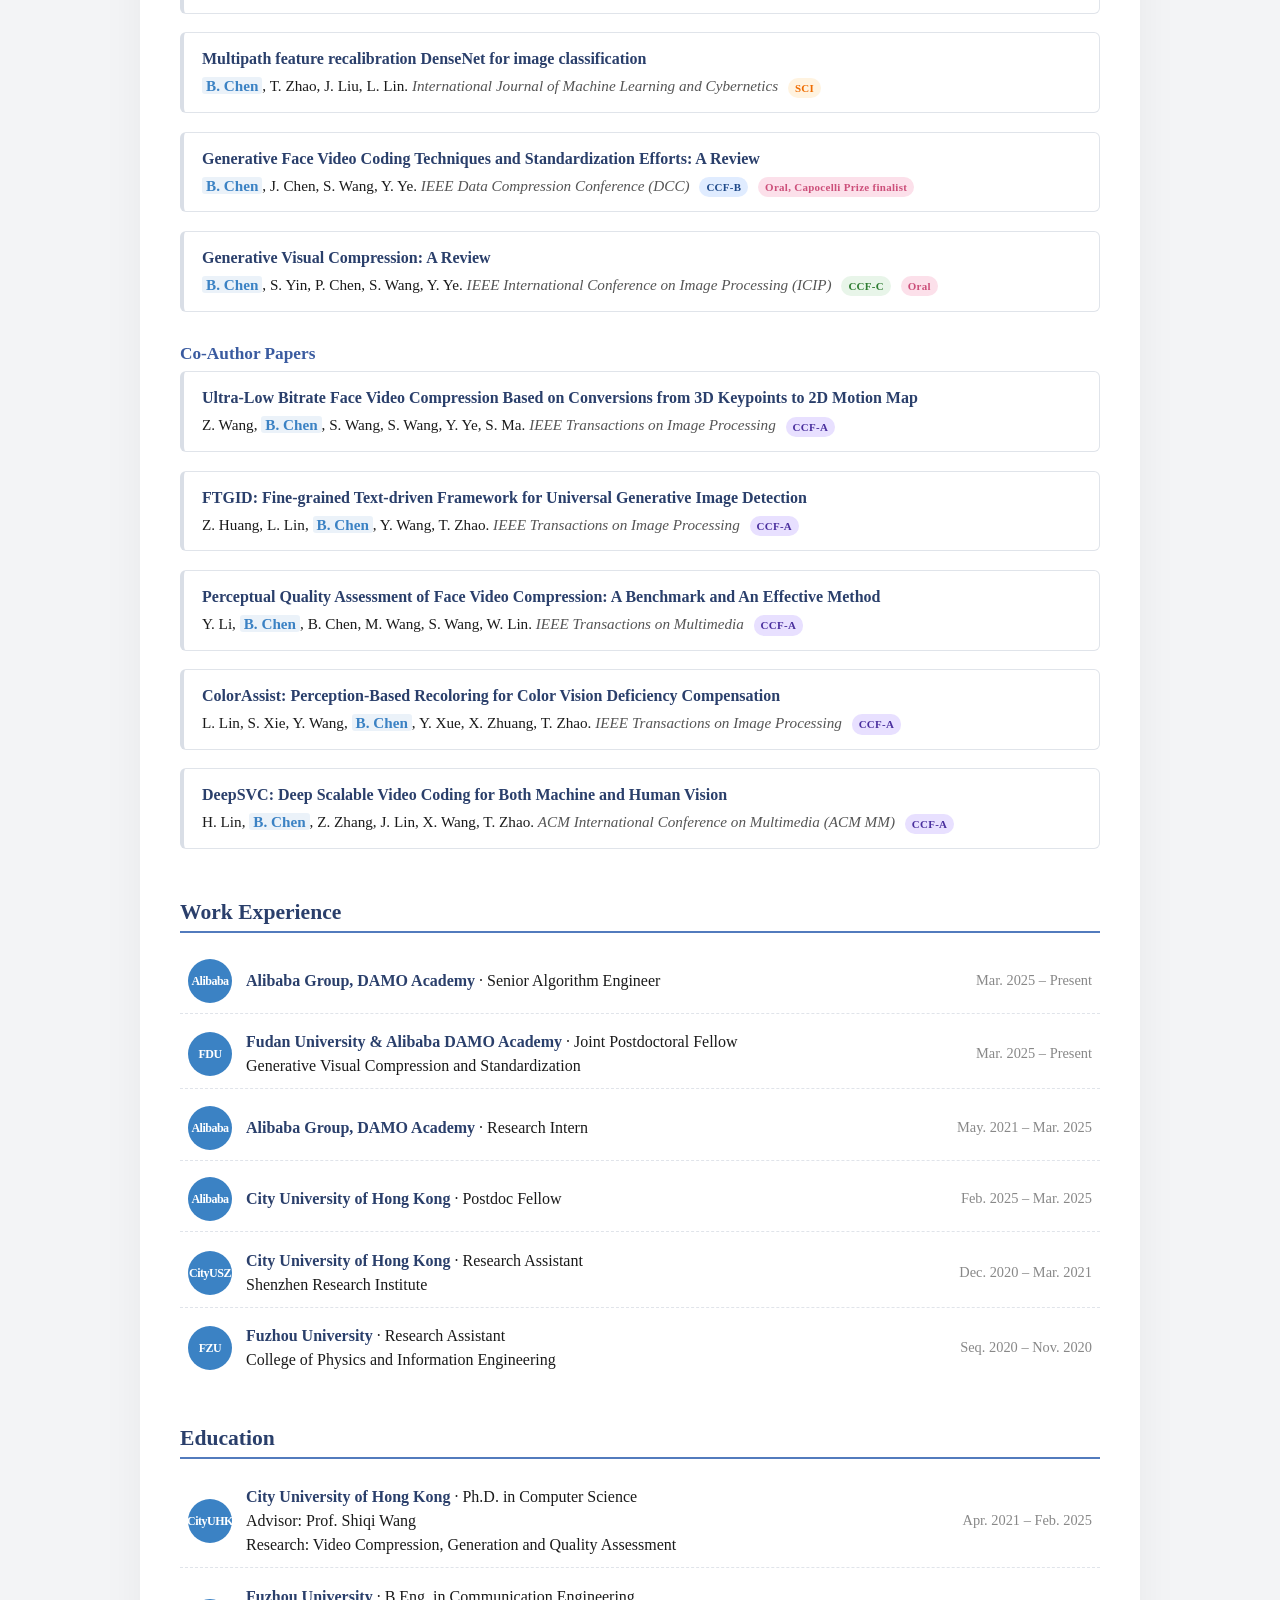
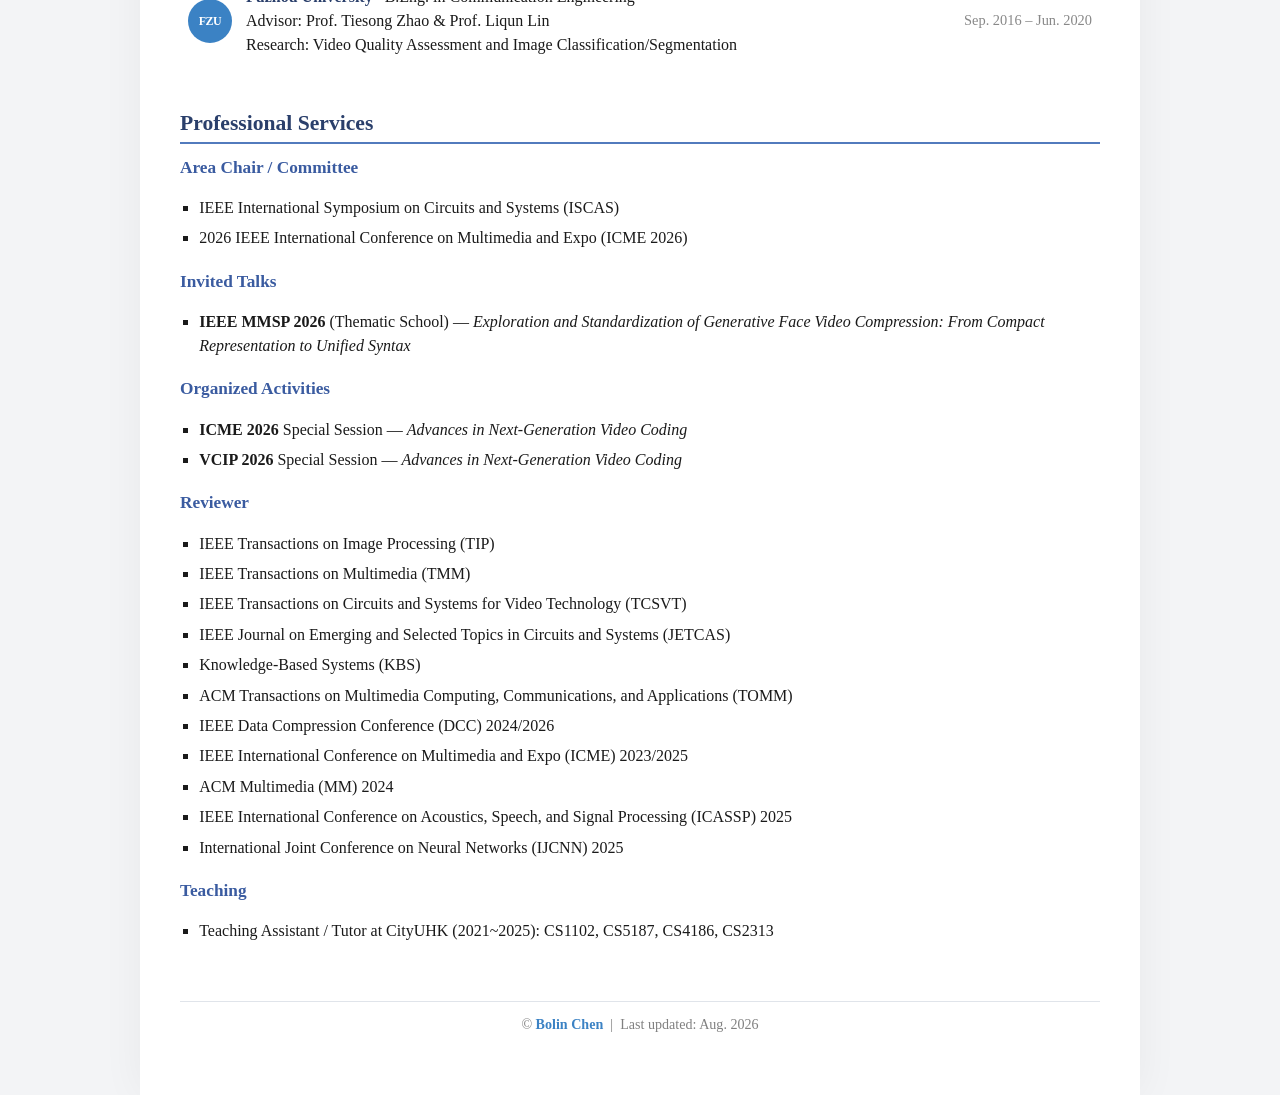
==== commit 3aacc400: "Update index.html" ====
--- a/index.html
+++ b/index.html
@@ -127,7 +127,9 @@
   <h2>News</h2>
   <div class="news-scroll">
     <ul class="news-list">
-      <li><span class="news-date">Sep. 2026</span> — Invited to present at IEEE MMSP 2026 Thematic School.</li>
+		
+	  <li><span class="news-date">Dec. 2026</span> — Invited to present at Siggraph Asia 2026 @Khronos BOF in Kuala Lumpur.</li>
+      <li><span class="news-date">Sep. 2026</span> — Invited to present at IEEE MMSP 2026 @Thematic School in Istanbul.</li>
       <li><span class="news-date">Dec. 2024</span> — Successfully defended Ph.D. thesis at City University of Hong Kong.</li>
     </ul>
   </div>
@@ -304,6 +306,25 @@
       </div>
       <div class="edu-date">Mar. 2025 – Present</div>
     </li>
+	<li class="edu-item">
+      <div class="edu-left">
+        <div class="edu-logo-text">Alibaba</div>
+        <div class="edu-main">
+          <b>Alibaba Group, DAMO Academy</b> · Research Intern<br>
+        </div>
+      </div>
+      <div class="edu-date">May. 2021 – Mar. 2025</div>
+    </li>	  
+
+	<li class="edu-item">
+      <div class="edu-left">
+        <div class="edu-logo-text">Alibaba</div>
+        <div class="edu-main">
+          <b>City University of Hong Kong</b> · Postdoc Fellow<br>
+        </div>
+      </div>
+      <div class="edu-date">Feb. 2025 – Mar. 2025</div>
+    </li>	  	  
     <li class="edu-item">
       <div class="edu-left">
         <div class="edu-logo-text">CityUSZ</div>
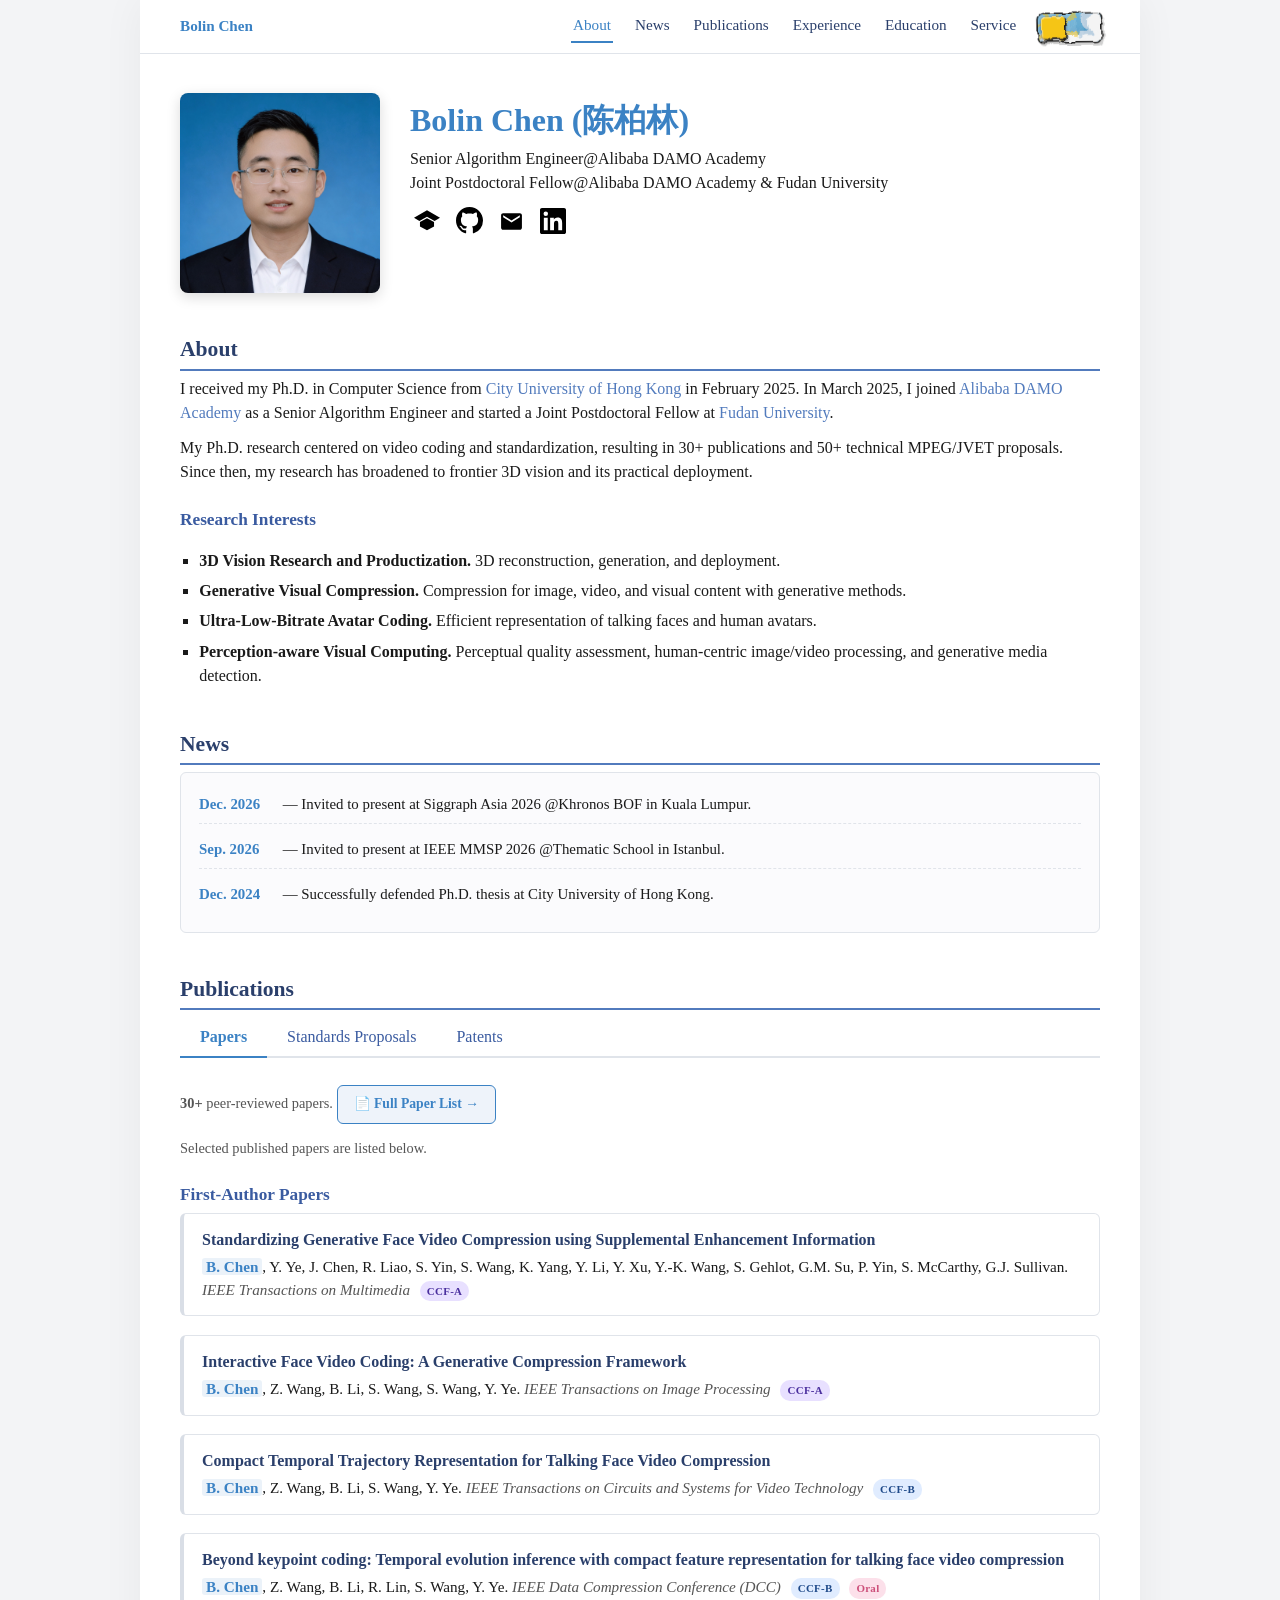
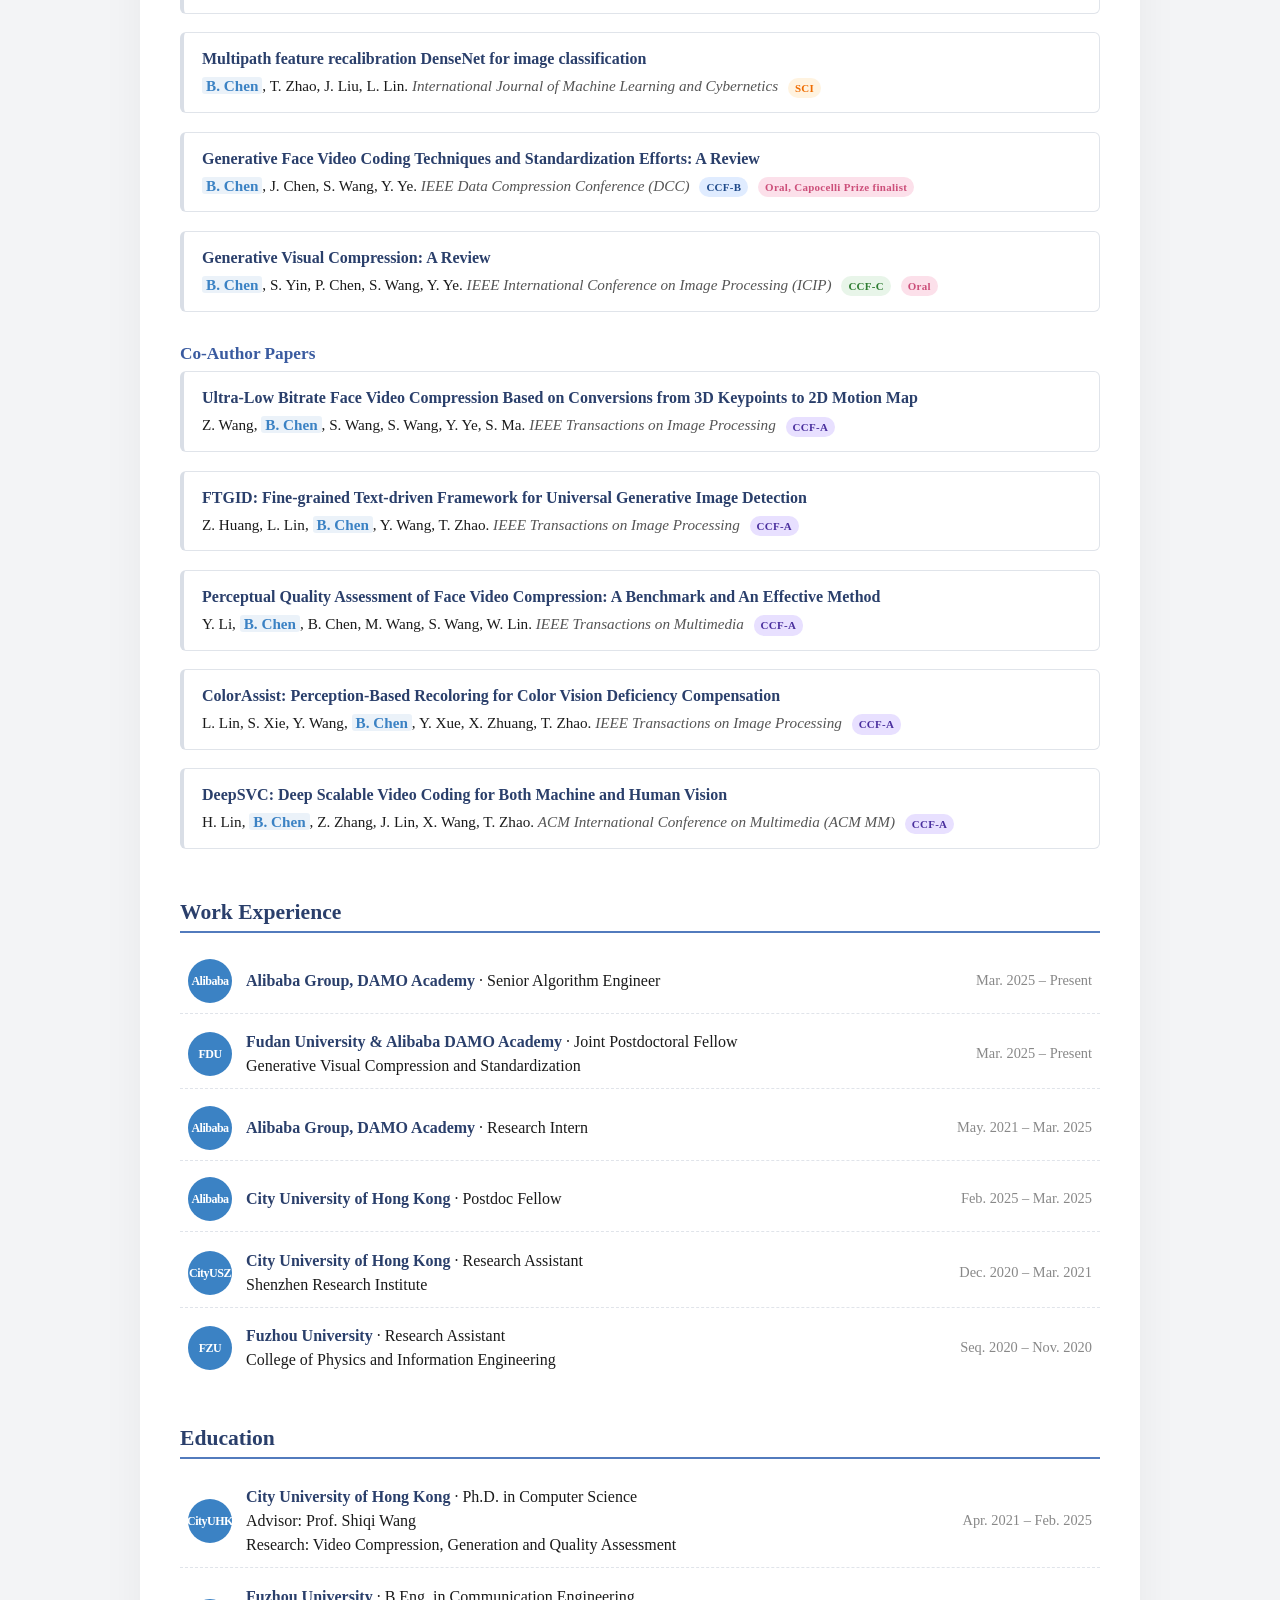
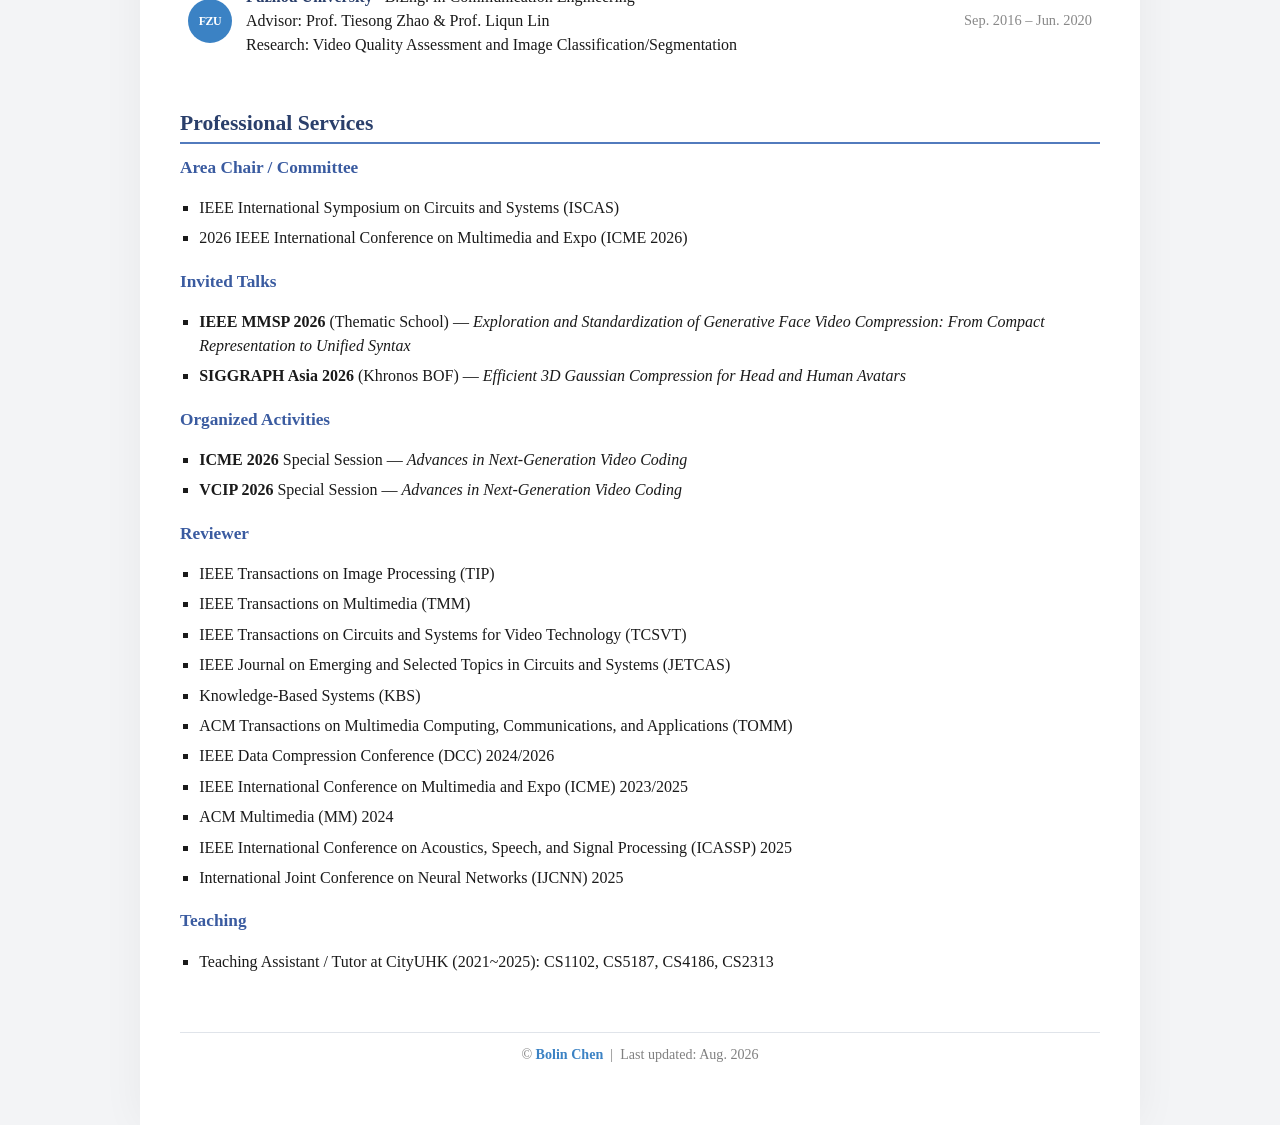
==== commit 9ade5912: "Update index.html" ====
--- a/index.html
+++ b/index.html
@@ -398,6 +398,14 @@
             From Compact Representation to Unified Syntax
           </i>
         </li>
+        <li>
+          <b>SIGGRAPH Asia 2026</b> (Khronos BOF) —
+          <i>
+             Efficient 3D Gaussian Compression for Head and Human Avatars
+          </i>
+        </li>
+
+		  
       </ul>
 
       <h3>Organized Activities</h3>
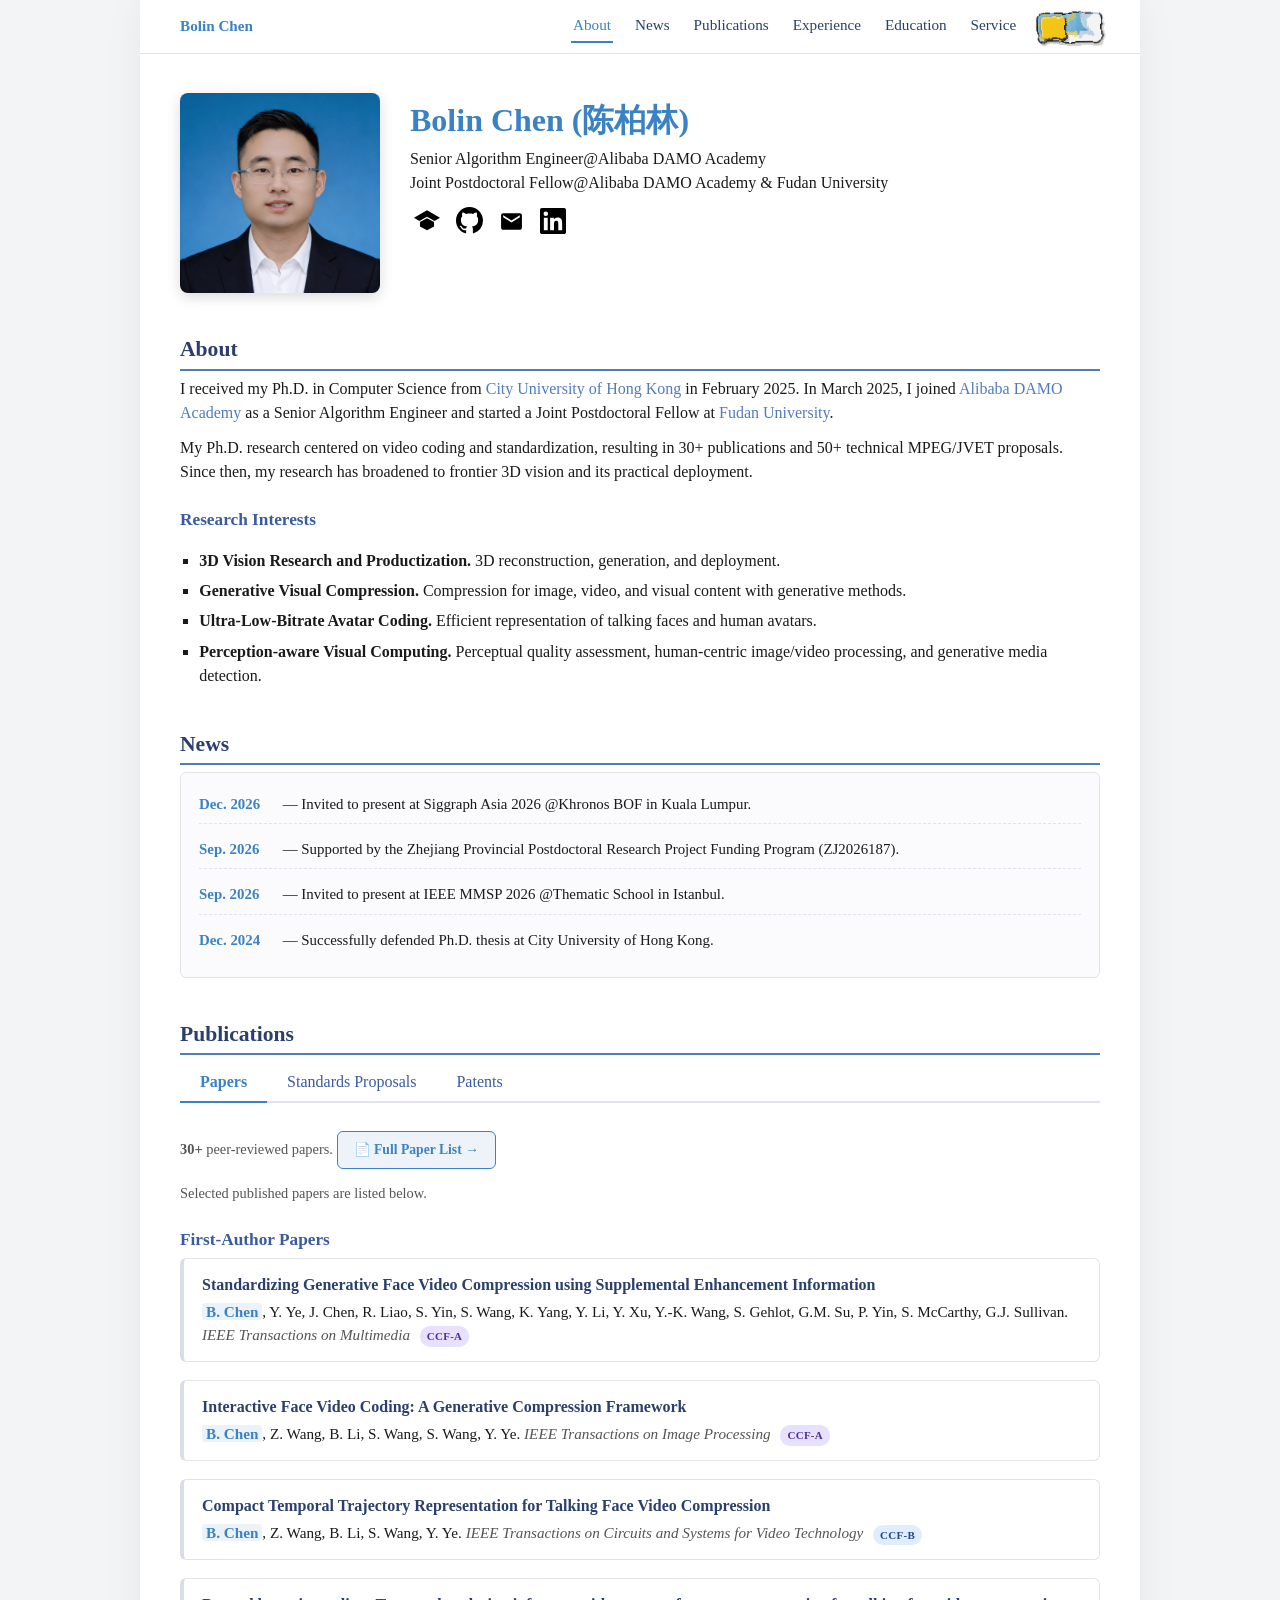
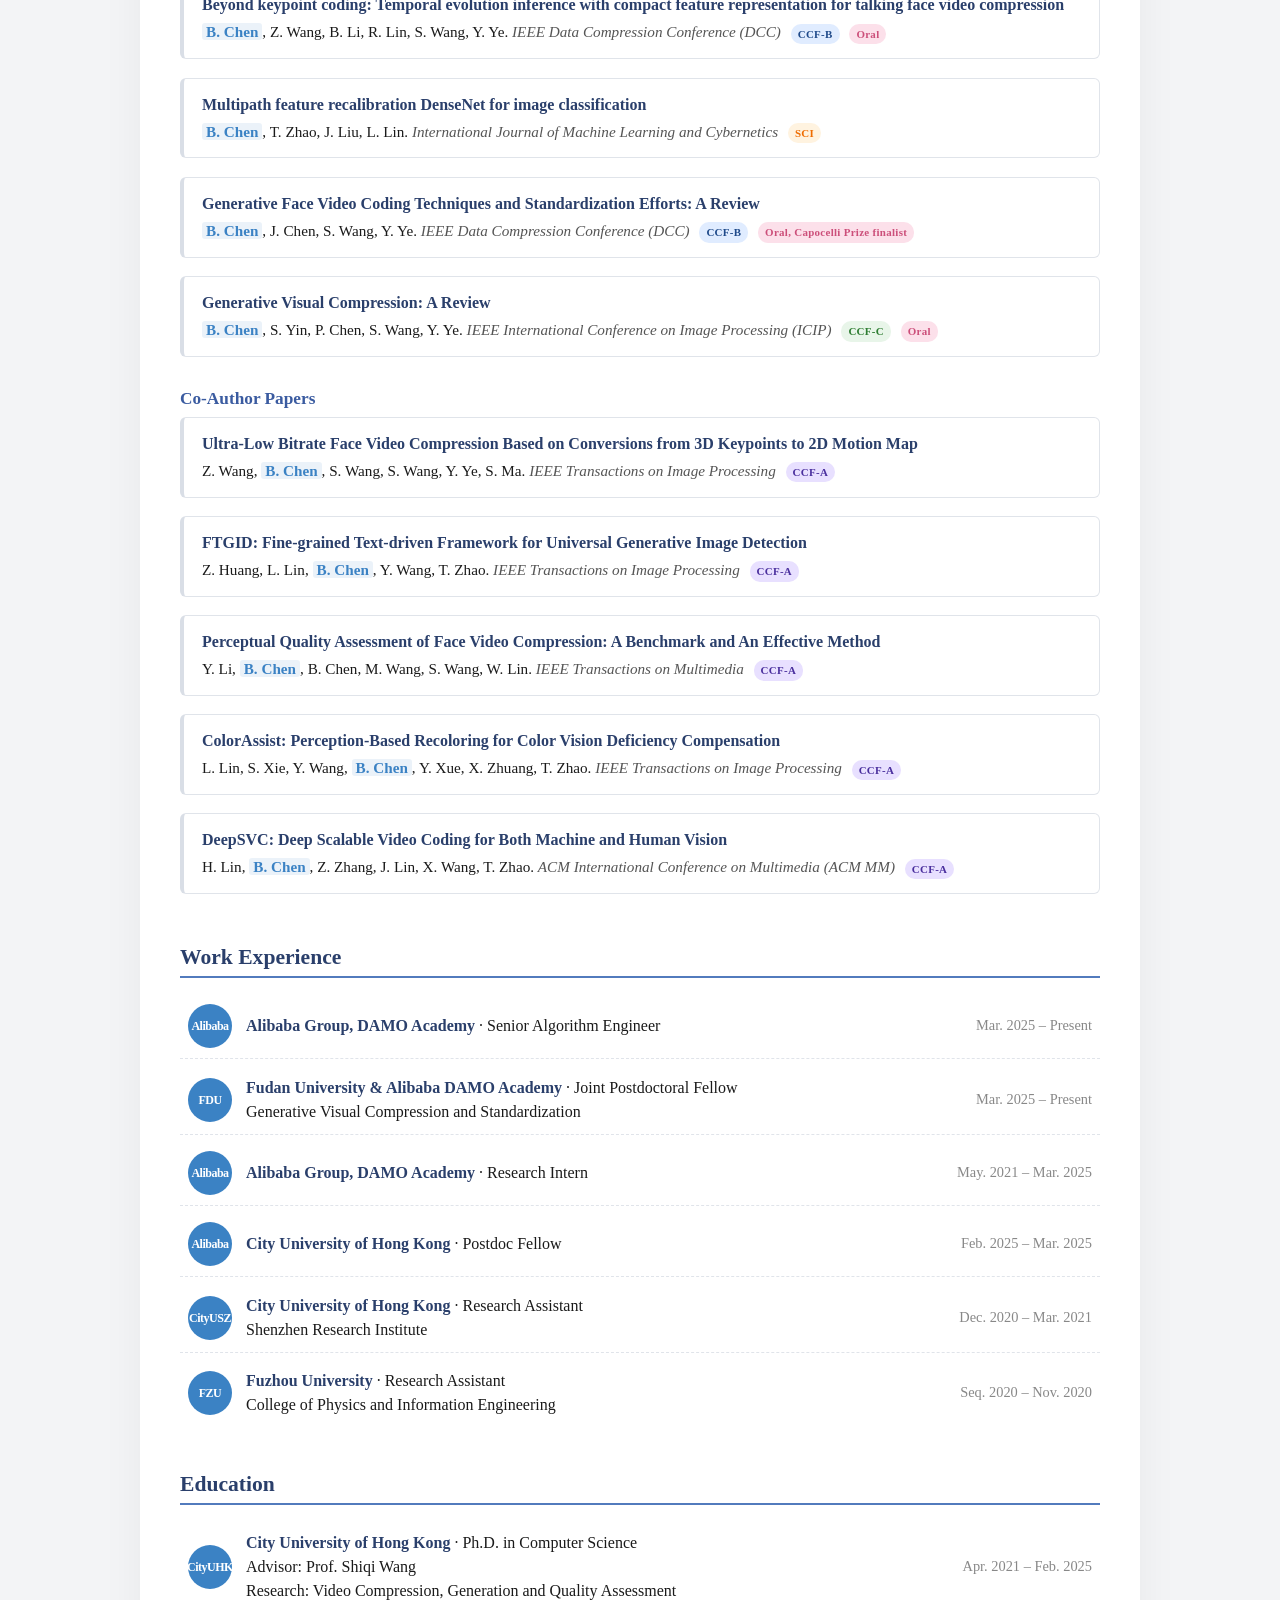
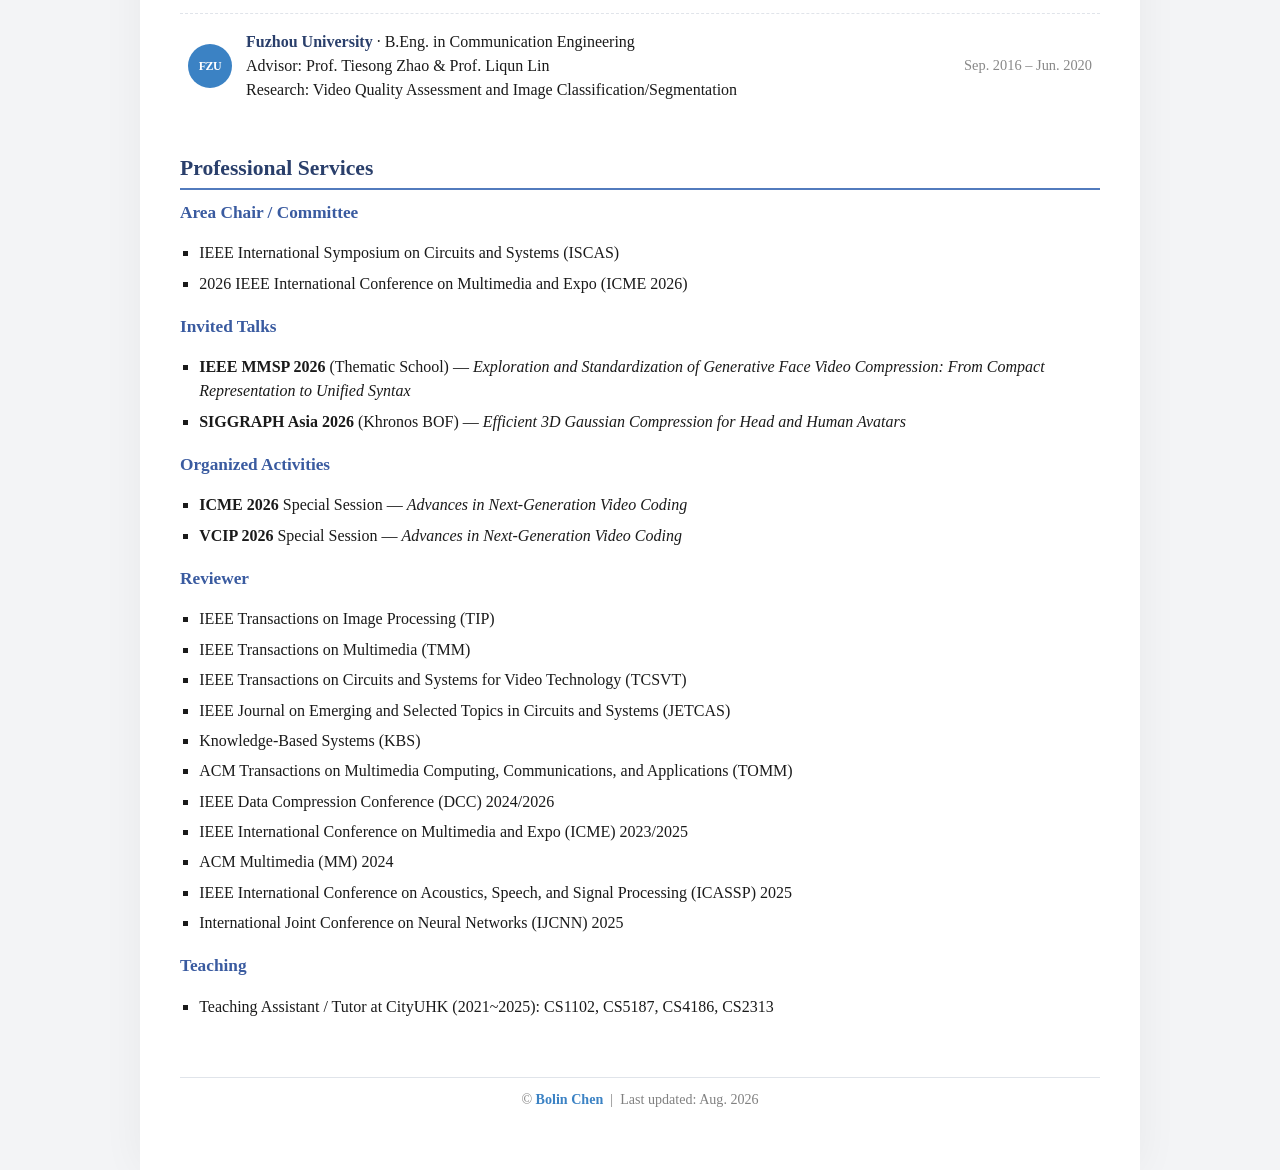
==== commit eef6e306: "Update index.html" ====
--- a/index.html
+++ b/index.html
@@ -127,8 +127,8 @@
   <h2>News</h2>
   <div class="news-scroll">
     <ul class="news-list">
-		
 	  <li><span class="news-date">Dec. 2026</span> — Invited to present at Siggraph Asia 2026 @Khronos BOF in Kuala Lumpur.</li>
+      <li><span class="news-date">Sep. 2026</span> — Supported by the Zhejiang Provincial Postdoctoral Research Project Funding Program (ZJ2026187).</li>
       <li><span class="news-date">Sep. 2026</span> — Invited to present at IEEE MMSP 2026 @Thematic School in Istanbul.</li>
       <li><span class="news-date">Dec. 2024</span> — Successfully defended Ph.D. thesis at City University of Hong Kong.</li>
     </ul>
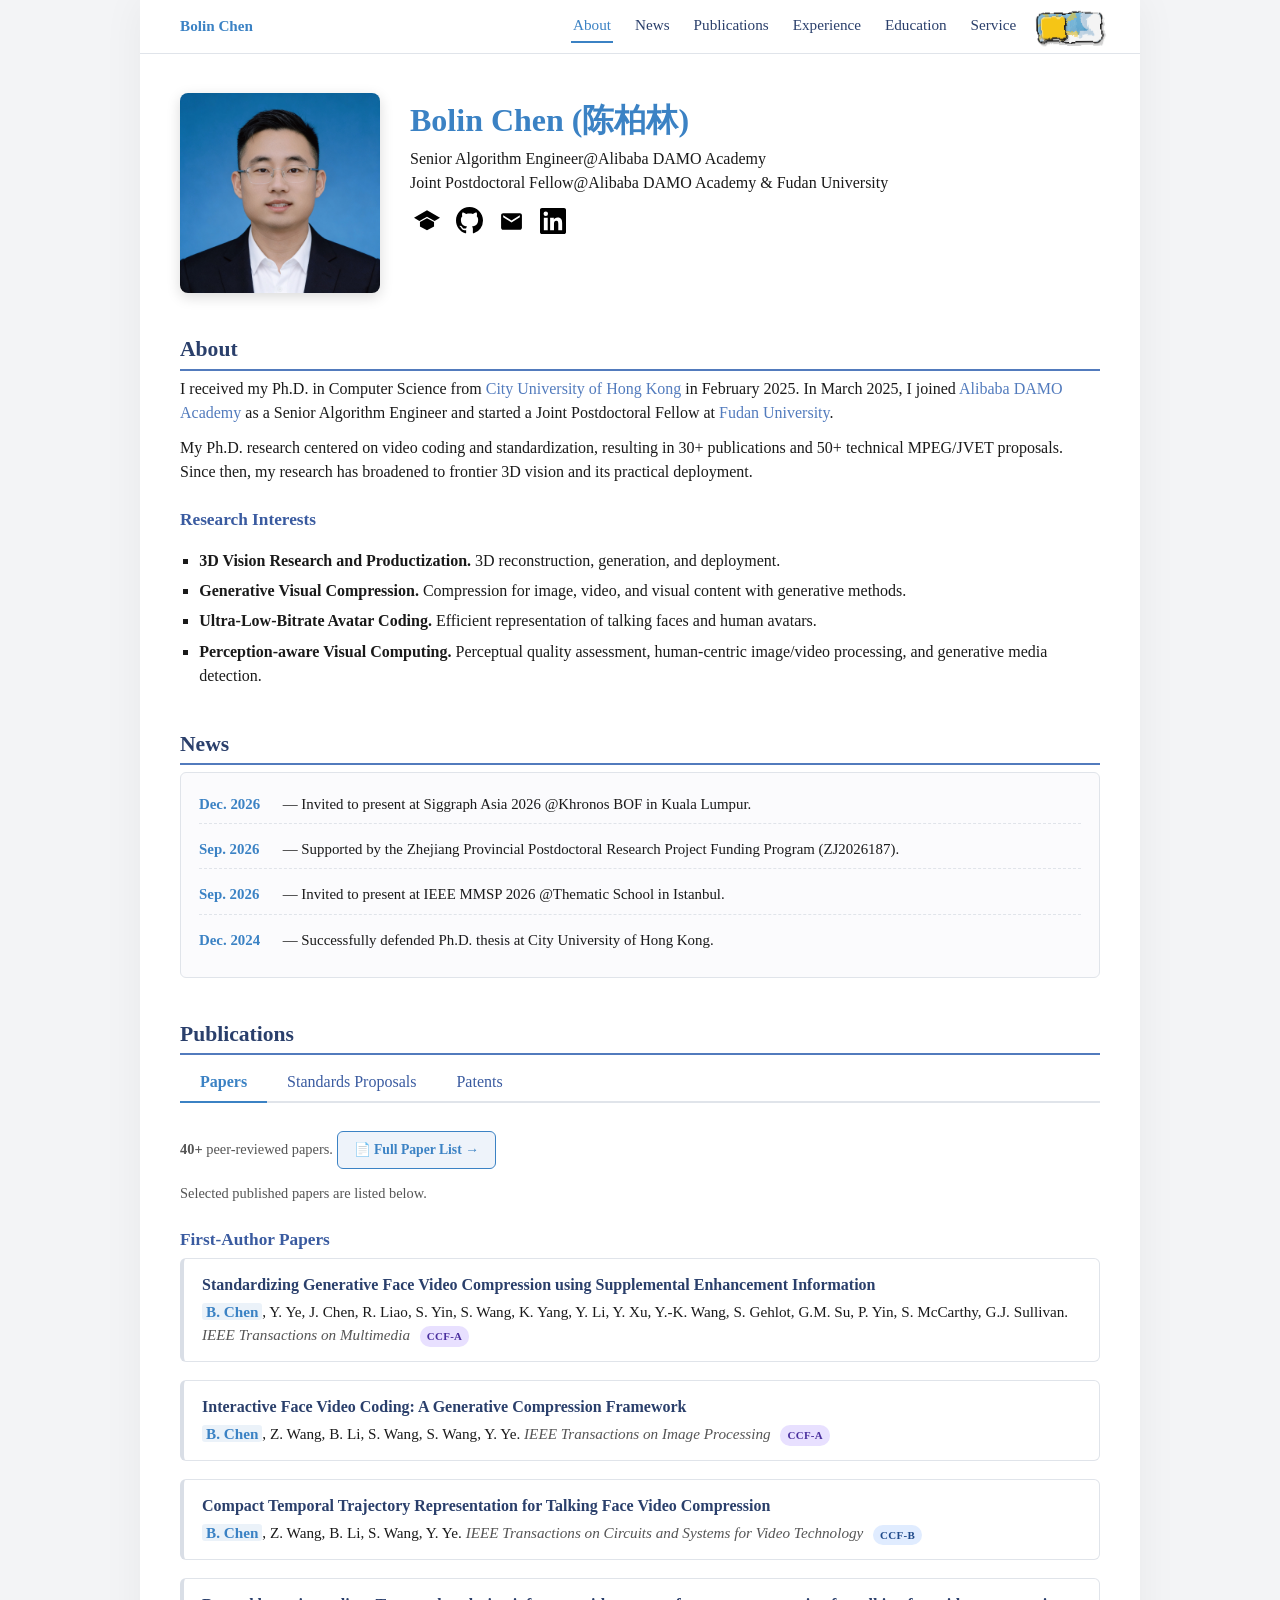
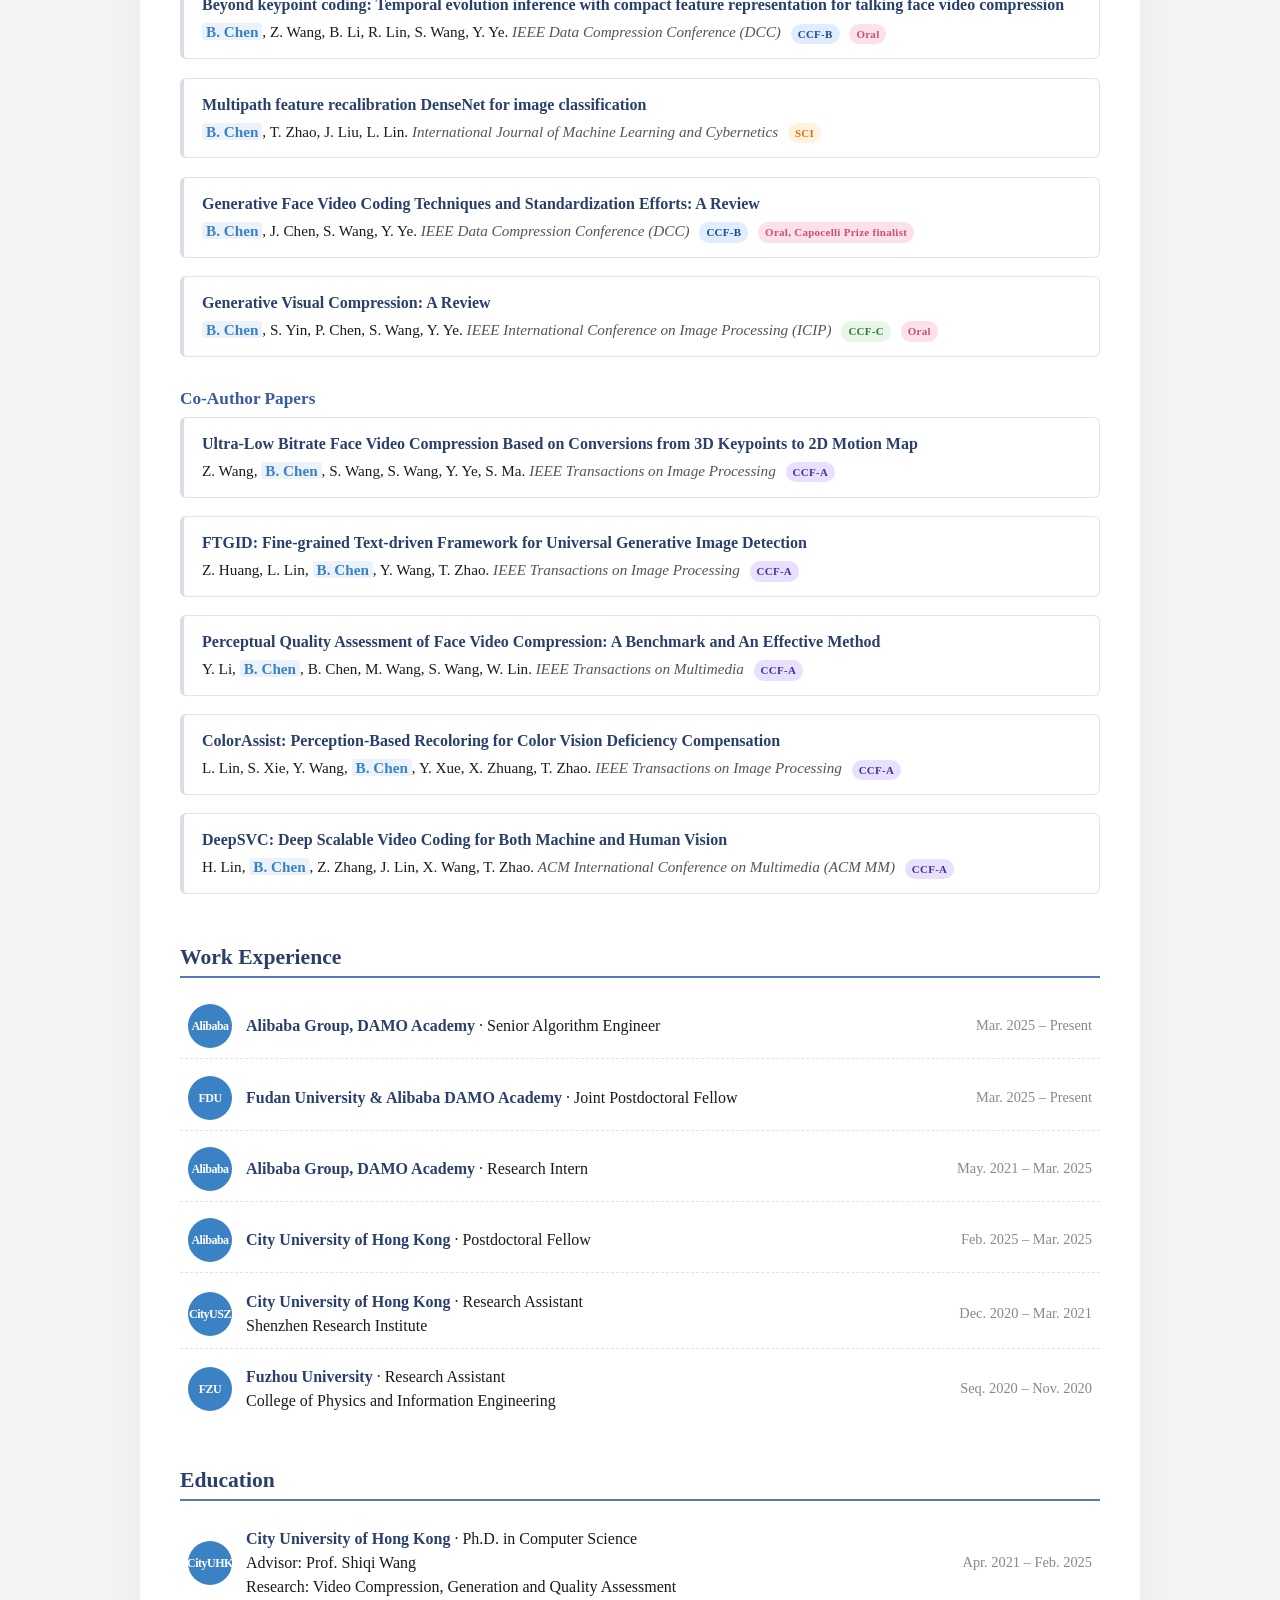
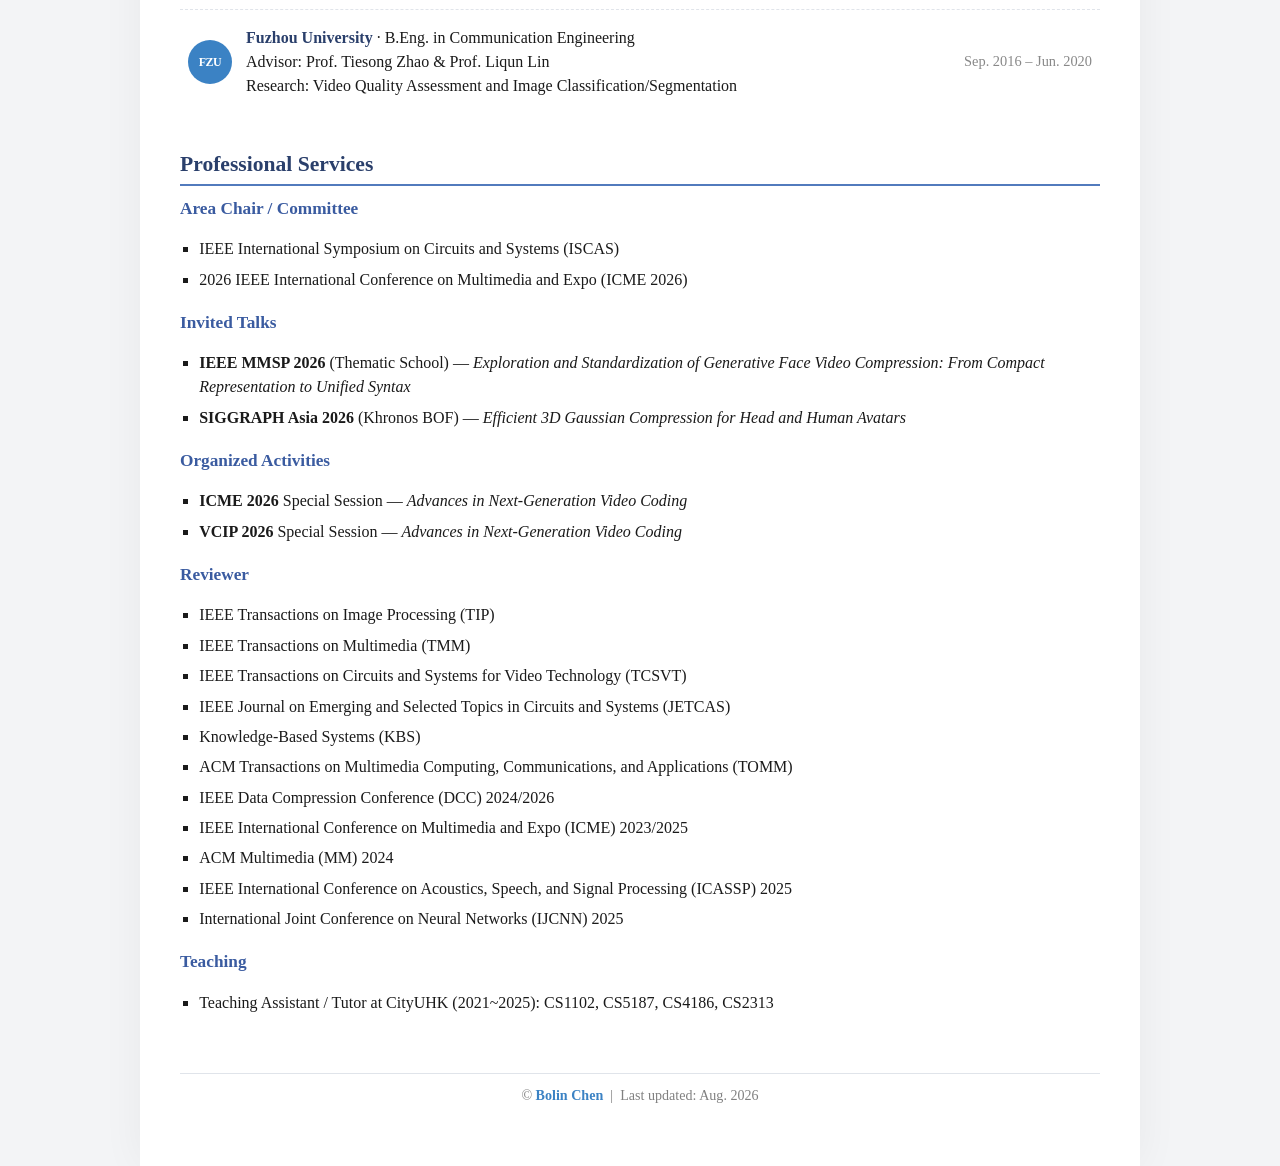
==== commit b1ee9e59: "Update index.html" ====
--- a/index.html
+++ b/index.html
@@ -147,7 +147,7 @@
 
     <div class="tab-panel active" id="panel-papers">
     <p style="color:var(--text-muted); font-size:0.9em;">
-      <b>30+</b> peer-reviewed papers. <a class="btn-full-list" href="full-papers.html">📄 Full Paper List →</a> </br>
+      <b>40+</b> peer-reviewed papers. <a class="btn-full-list" href="full-papers.html">📄 Full Paper List →</a> </br>
 	  Selected published papers are listed below.
     </p>
     
@@ -265,7 +265,7 @@
 
   <div class="tab-panel" id="panel-patents">
     <p style="color:var(--text-muted); font-size:0.9em;">
-      <b>70+</b> pending US/CN/PCT patents (<b>10+</b> granted). Selected granted patents are listed below.
+      <b>100+</b> pending US/CN/PCT patents (<b>10+</b> granted). Selected granted patents are listed below.
     </p>
     <ul class="honor-list">
       <li>Method and apparatuses for using face video generative compression SEI message. <b>US12621492B2</b> <span class="badge badge-adopt">Granted</span></li>
@@ -301,7 +301,6 @@
         <div class="edu-logo-text">FDU</div>
         <div class="edu-main">
           <b>Fudan University &amp; Alibaba DAMO Academy</b> · Joint Postdoctoral Fellow<br>
-          Generative Visual Compression and Standardization
         </div>
       </div>
       <div class="edu-date">Mar. 2025 – Present</div>
@@ -320,7 +319,7 @@
       <div class="edu-left">
         <div class="edu-logo-text">Alibaba</div>
         <div class="edu-main">
-          <b>City University of Hong Kong</b> · Postdoc Fellow<br>
+          <b>City University of Hong Kong</b> · Postdoctoral Fellow<br>
         </div>
       </div>
       <div class="edu-date">Feb. 2025 – Mar. 2025</div>
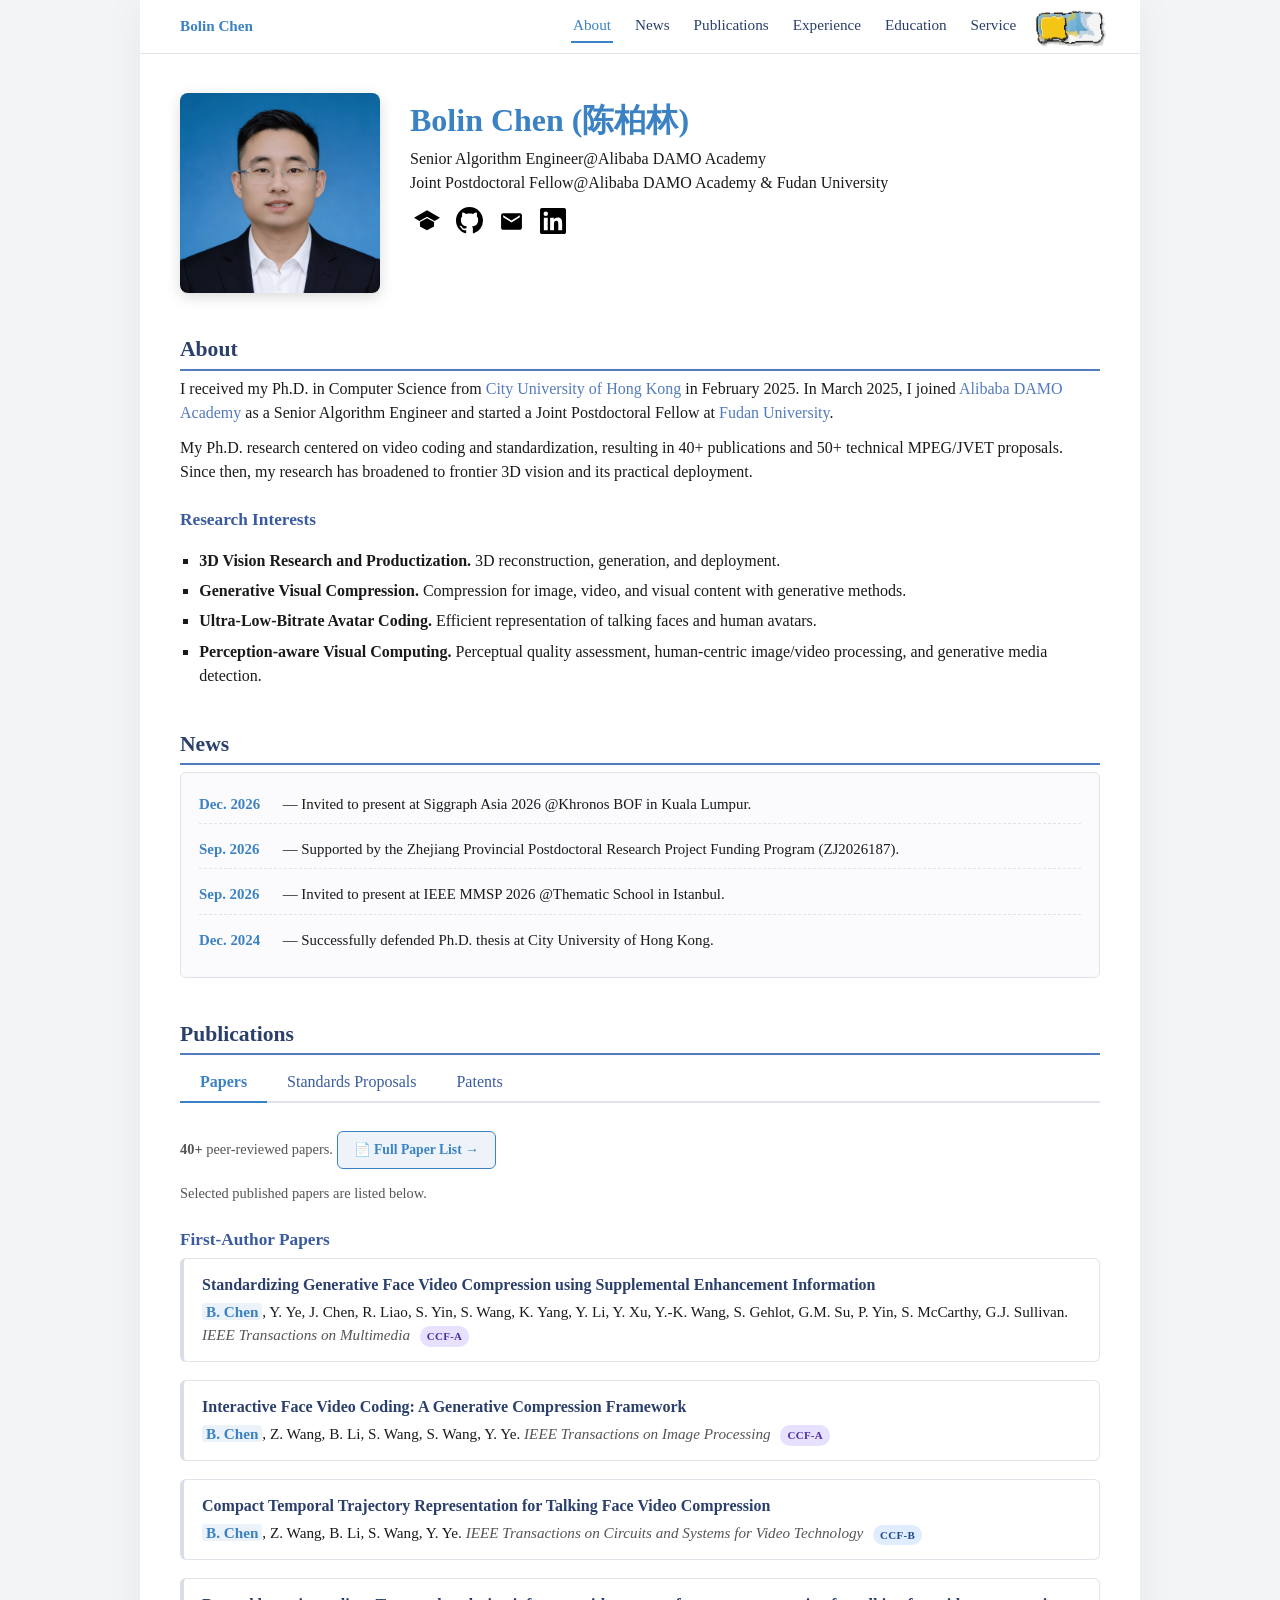
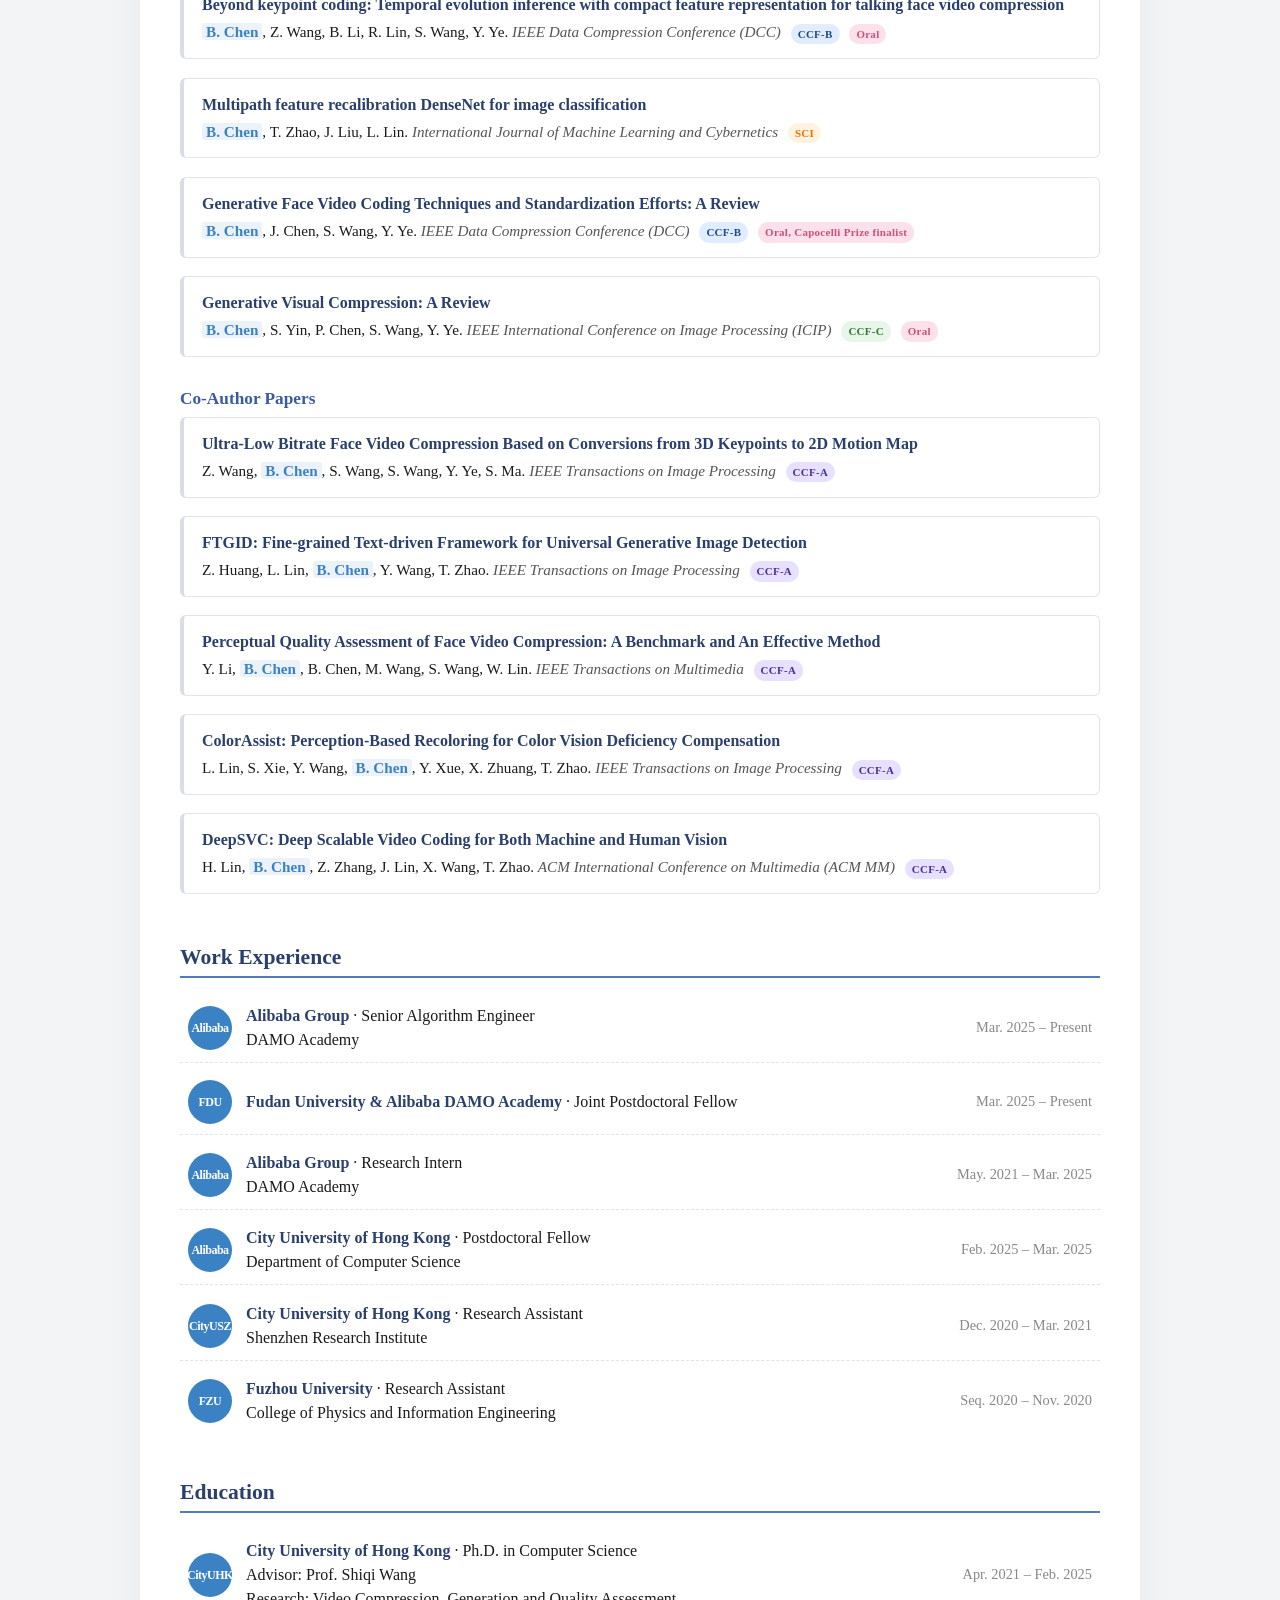
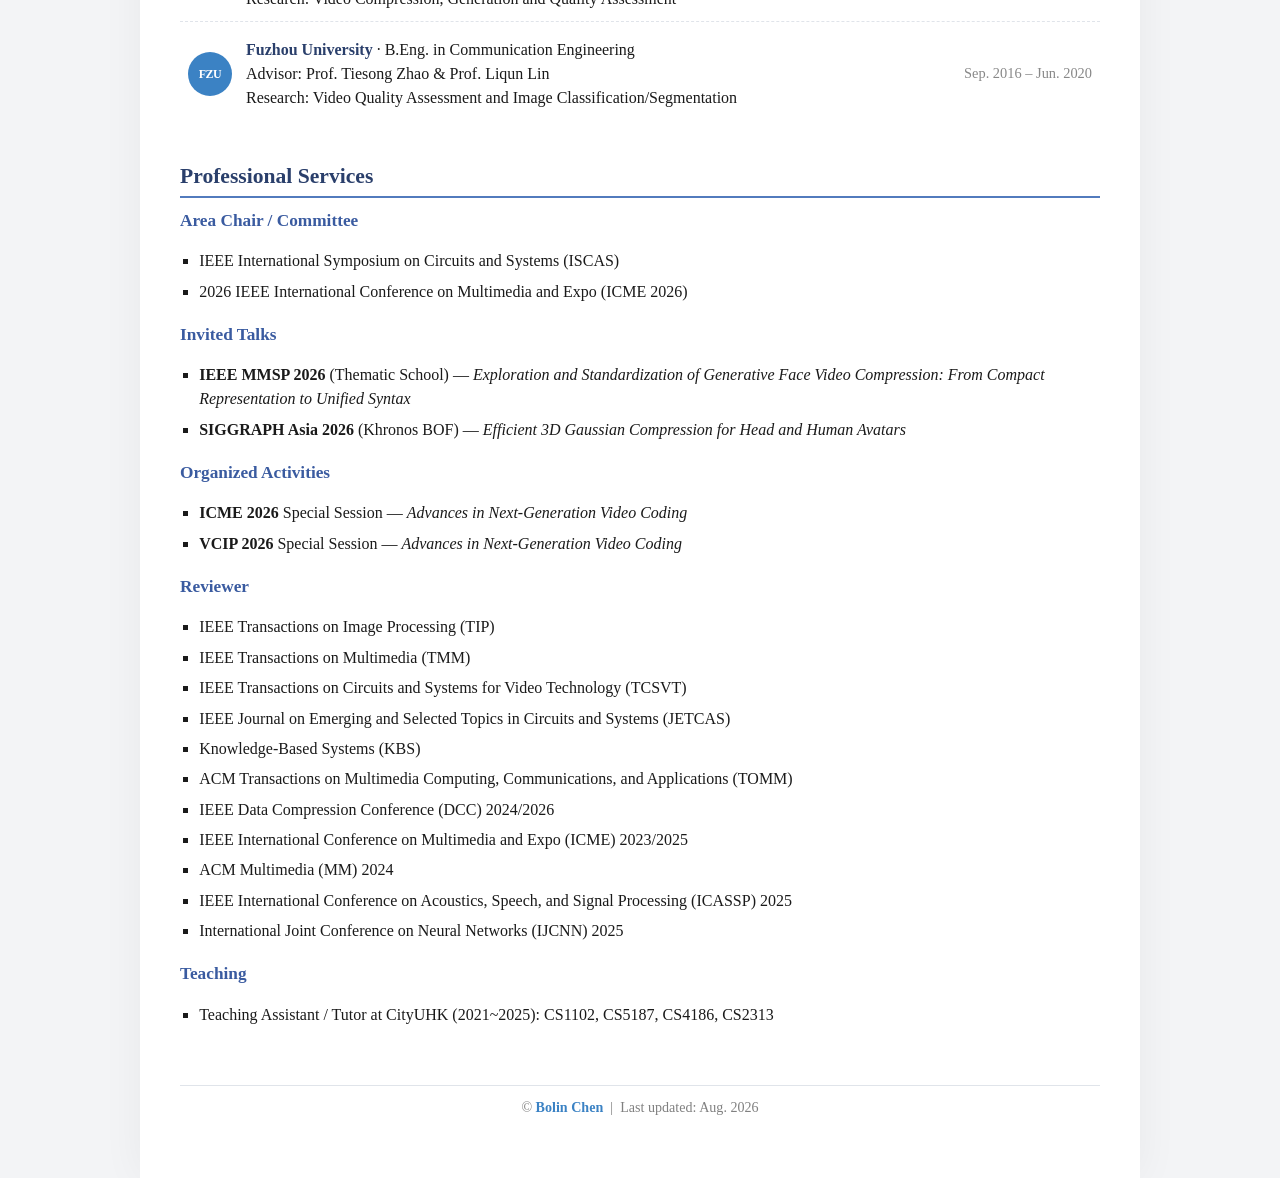
==== commit ab329303: "Update index.html" ====
--- a/index.html
+++ b/index.html
@@ -108,7 +108,7 @@
 	  <a target="_blank" href="https://www.fudan.edu.cn/">Fudan University</a>.
 	</p>
 	<p>
-	  My Ph.D. research centered on video coding and standardization, resulting in 30+ publications and
+	  My Ph.D. research centered on video coding and standardization, resulting in 40+ publications and
 	  50+ technical MPEG/JVET proposals. Since then, my research
 	  has broadened to frontier 3D vision and its practical deployment.
 	</p>
@@ -291,7 +291,8 @@
       <div class="edu-left">
         <div class="edu-logo-text">Alibaba</div>
         <div class="edu-main">
-          <b>Alibaba Group, DAMO Academy</b> · Senior Algorithm Engineer<br>
+          <b>Alibaba Group </b> · Senior Algorithm Engineer<br>
+			DAMO Academy
         </div>
       </div>
       <div class="edu-date">Mar. 2025 – Present</div>
@@ -309,7 +310,8 @@
       <div class="edu-left">
         <div class="edu-logo-text">Alibaba</div>
         <div class="edu-main">
-          <b>Alibaba Group, DAMO Academy</b> · Research Intern<br>
+          <b>Alibaba Group </b> · Research Intern<br>
+			DAMO Academy
         </div>
       </div>
       <div class="edu-date">May. 2021 – Mar. 2025</div>
@@ -320,6 +322,7 @@
         <div class="edu-logo-text">Alibaba</div>
         <div class="edu-main">
           <b>City University of Hong Kong</b> · Postdoctoral Fellow<br>
+			Department of Computer Science
         </div>
       </div>
       <div class="edu-date">Feb. 2025 – Mar. 2025</div>
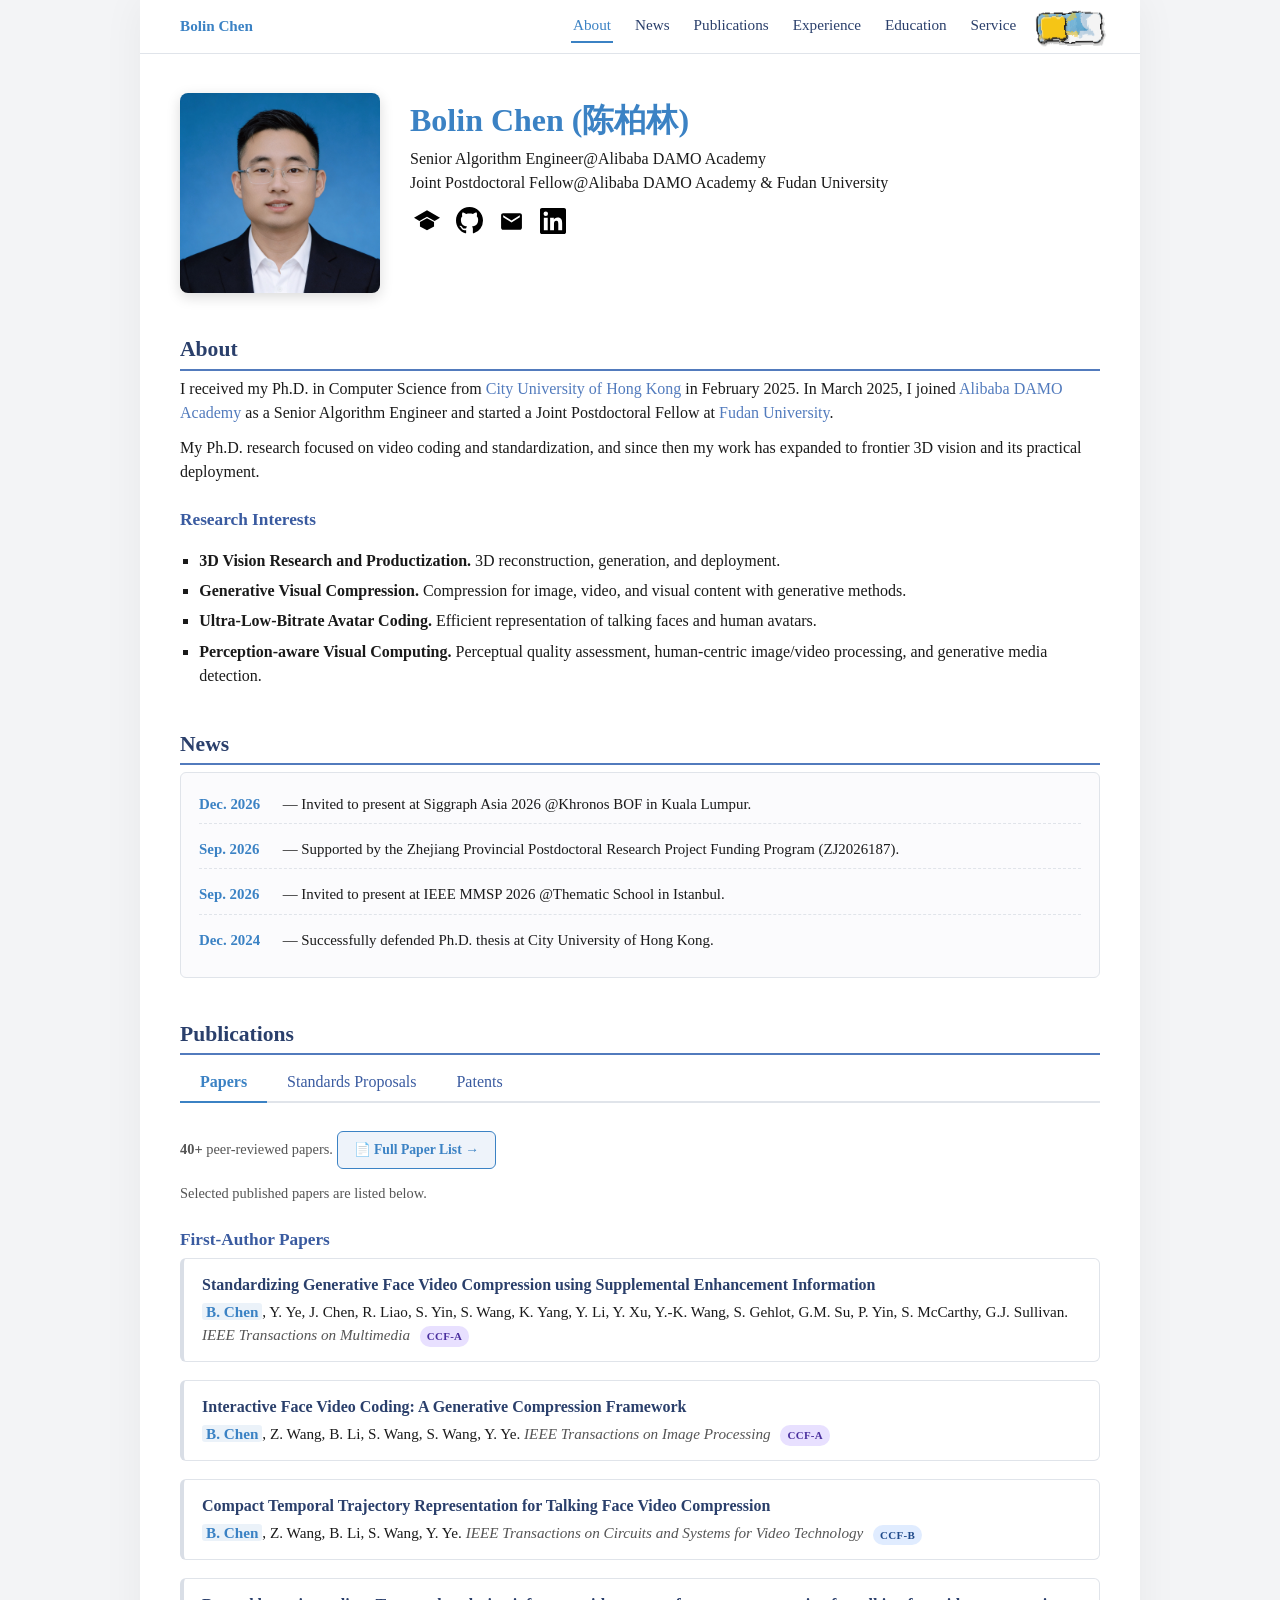
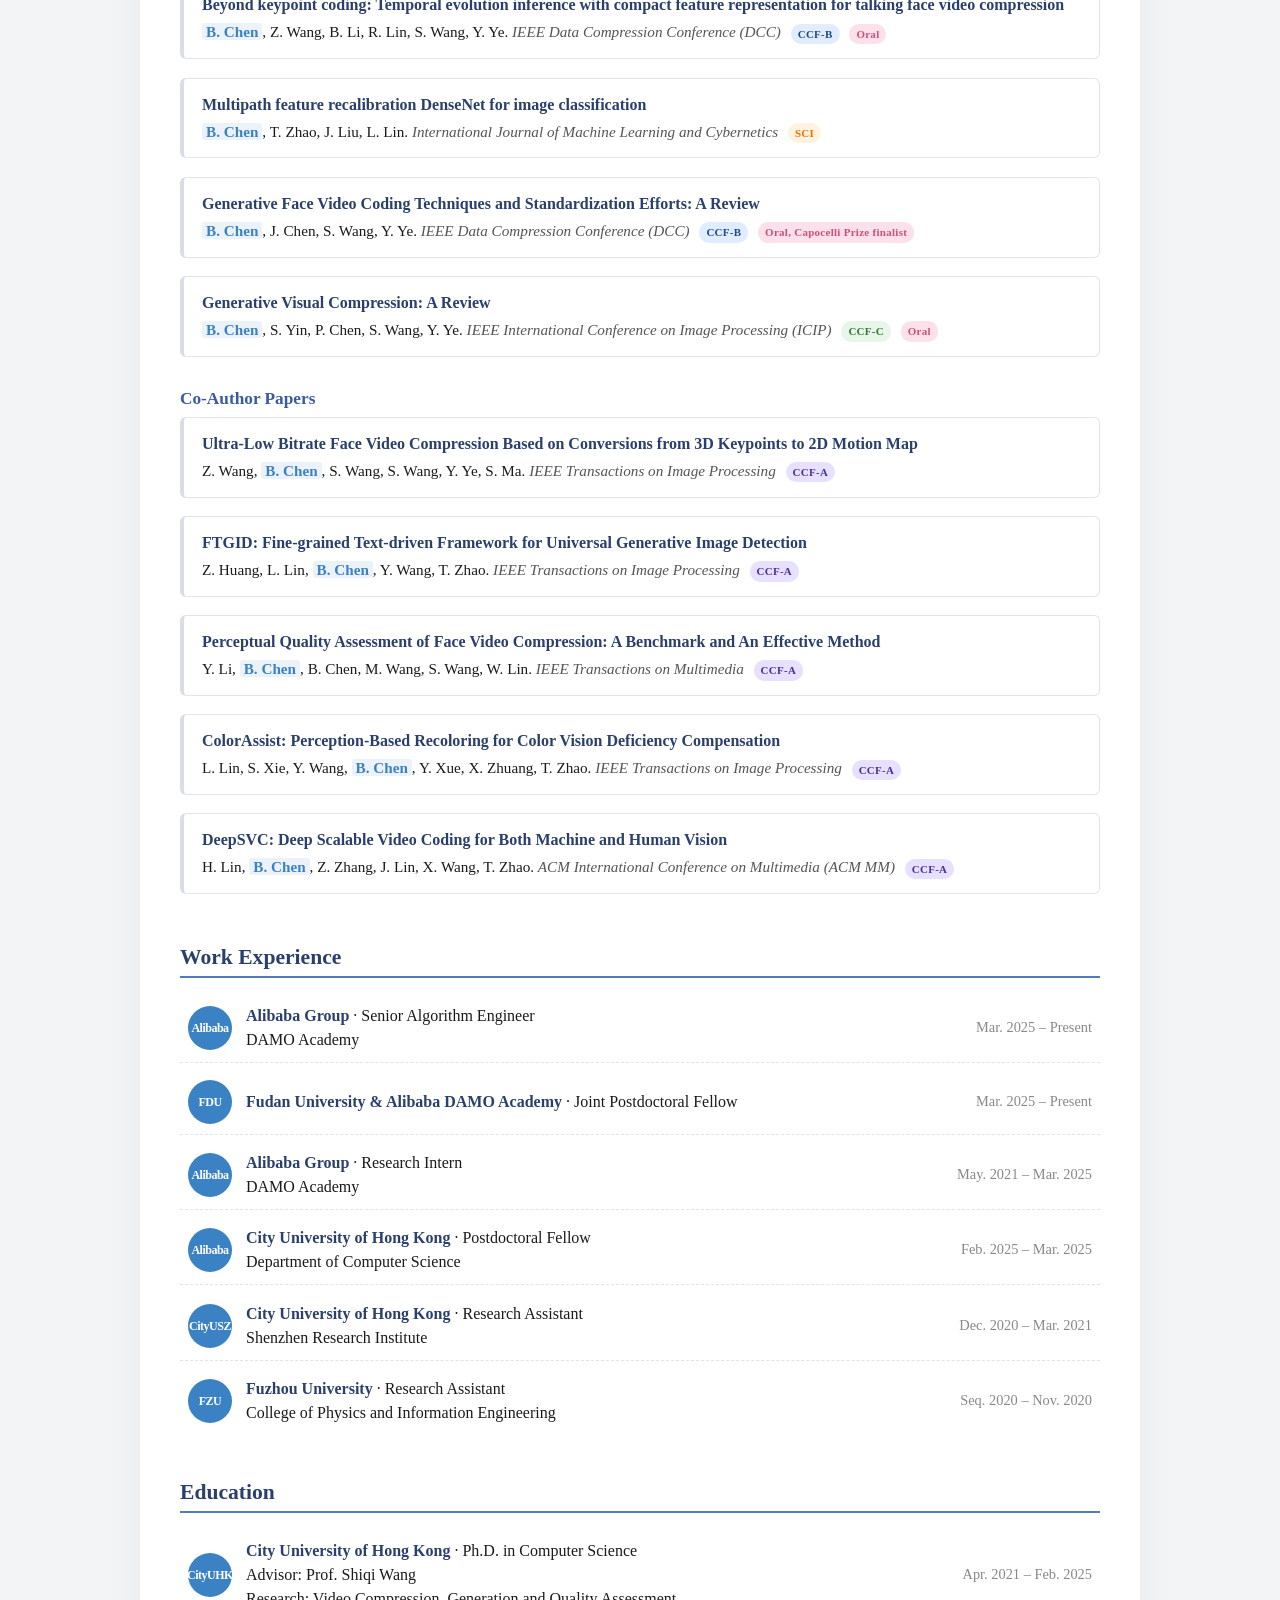
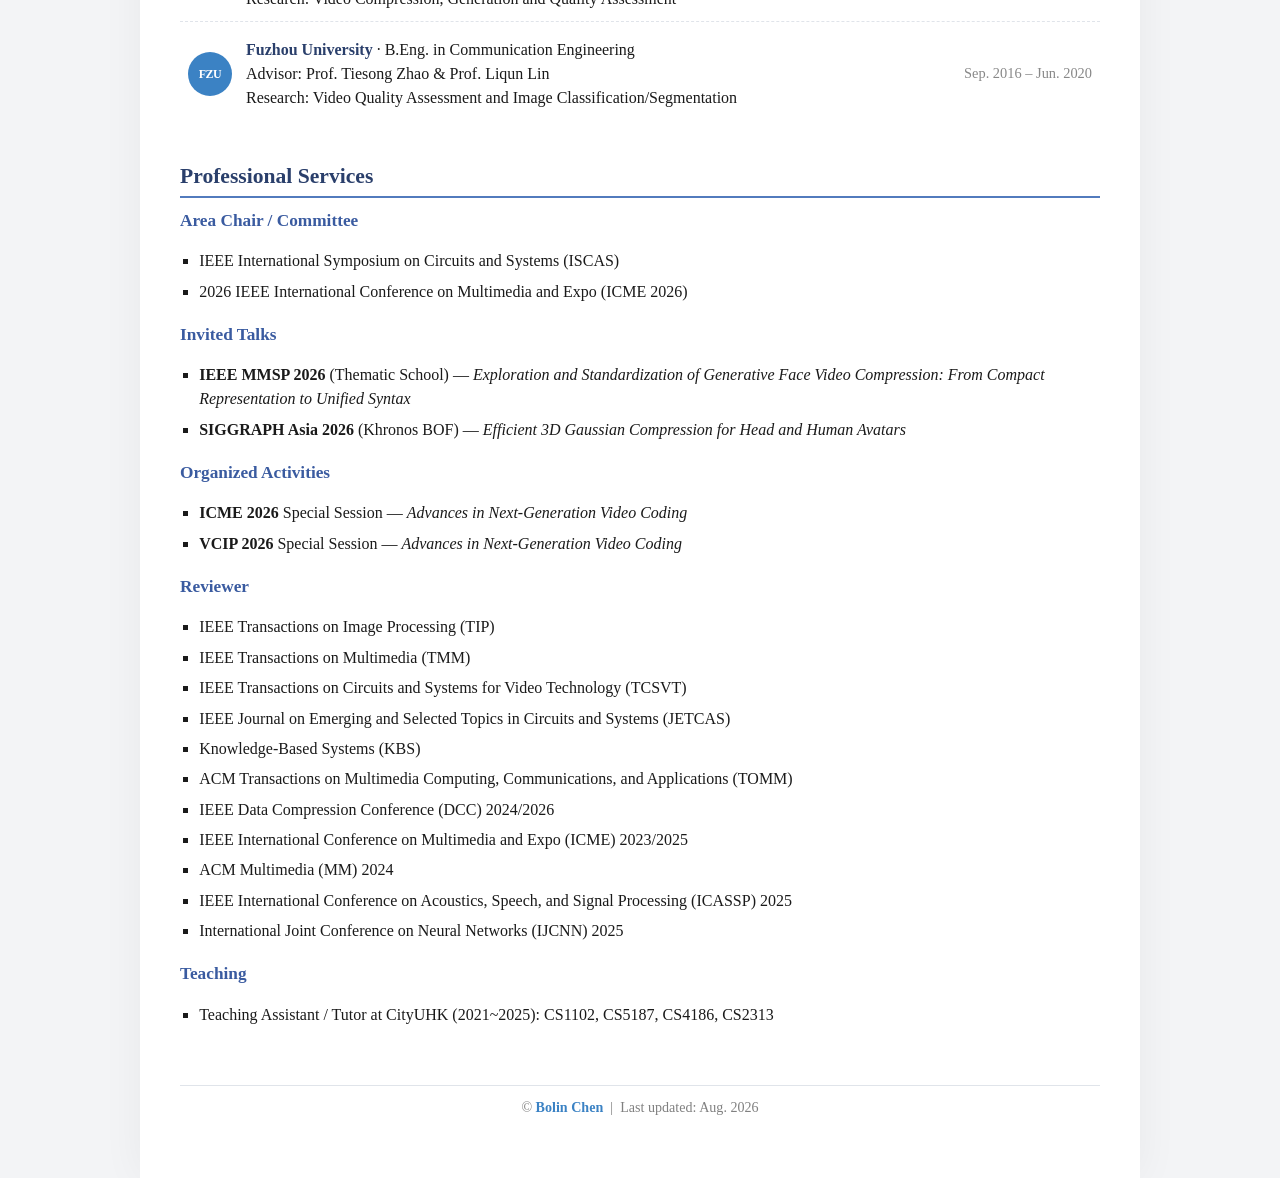
==== commit d8a46c7b: "Update index.html" ====
--- a/index.html
+++ b/index.html
@@ -108,9 +108,7 @@
 	  <a target="_blank" href="https://www.fudan.edu.cn/">Fudan University</a>.
 	</p>
 	<p>
-	  My Ph.D. research centered on video coding and standardization, resulting in 40+ publications and
-	  50+ technical MPEG/JVET proposals. Since then, my research
-	  has broadened to frontier 3D vision and its practical deployment.
+      My Ph.D. research focused on video coding and standardization, and since then my work has expanded to frontier 3D vision and its practical deployment.
 	</p>
   
 <h3>Research Interests</h3>
